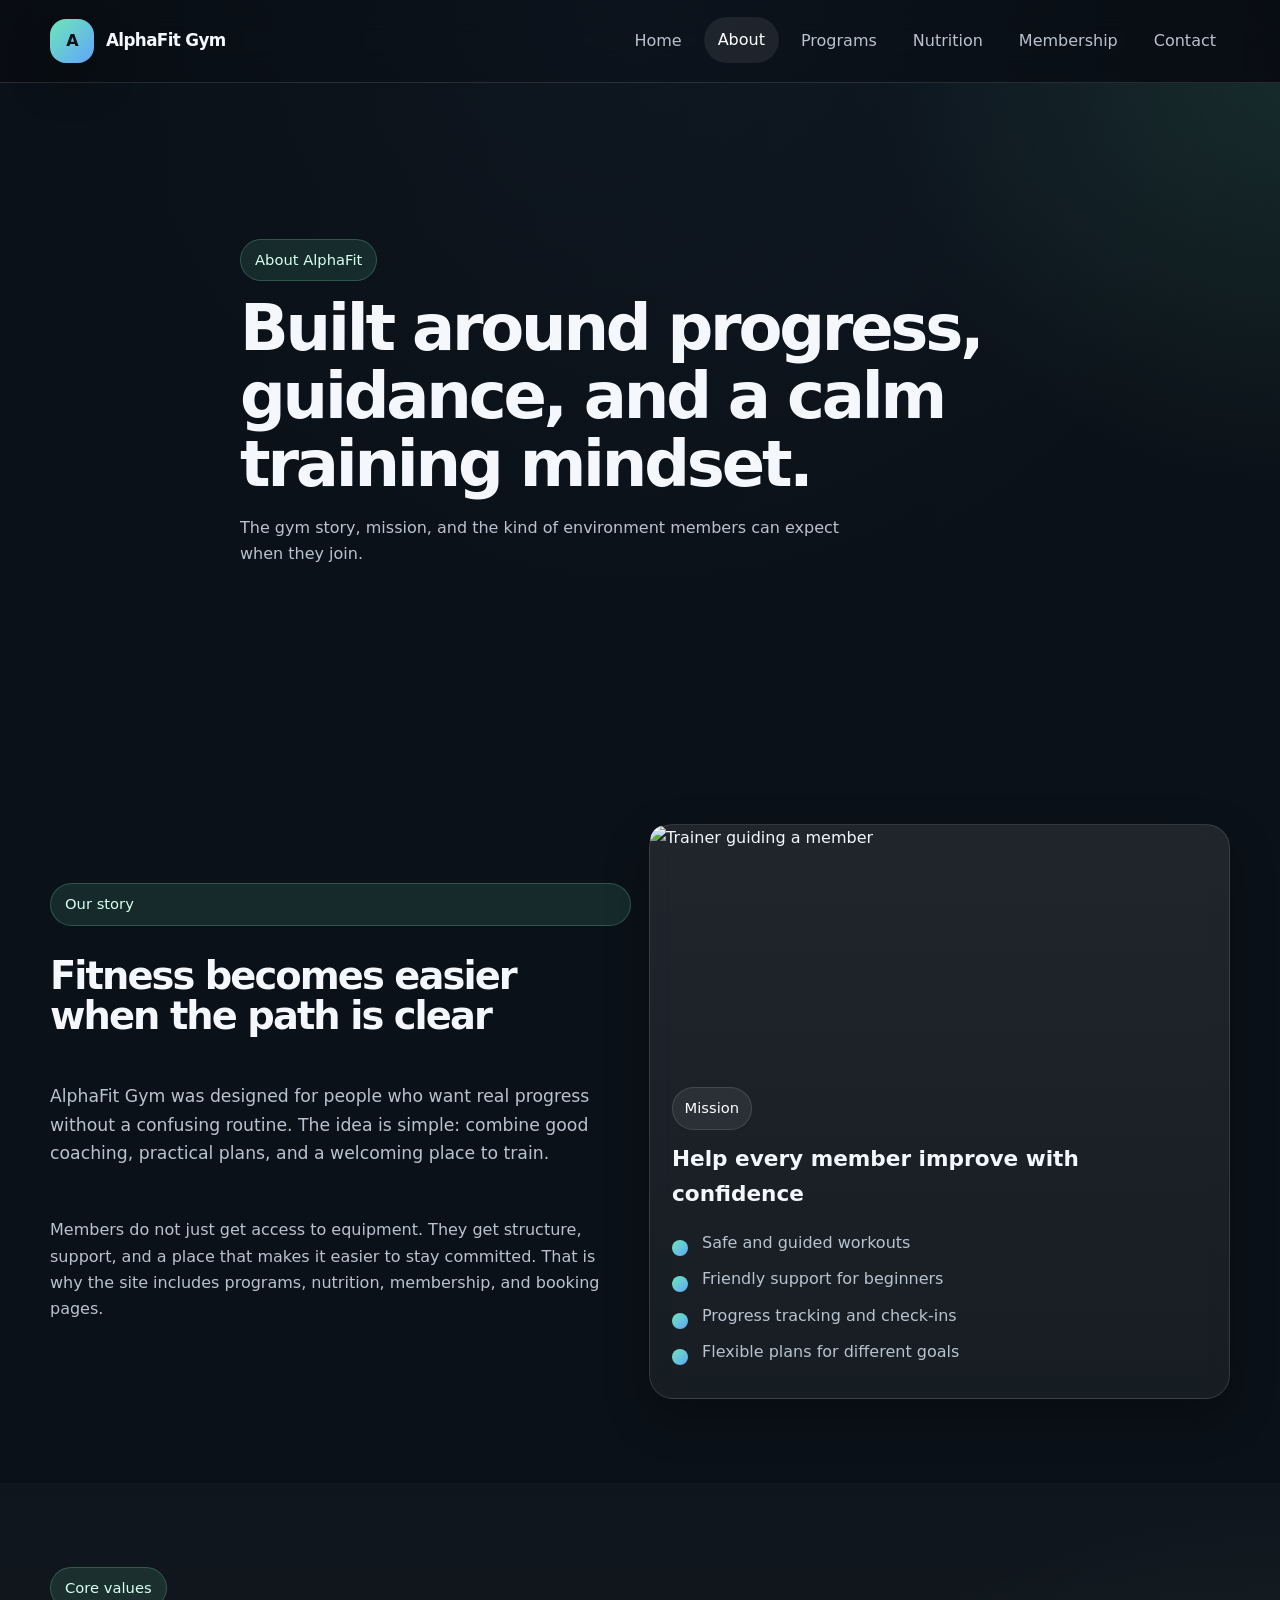
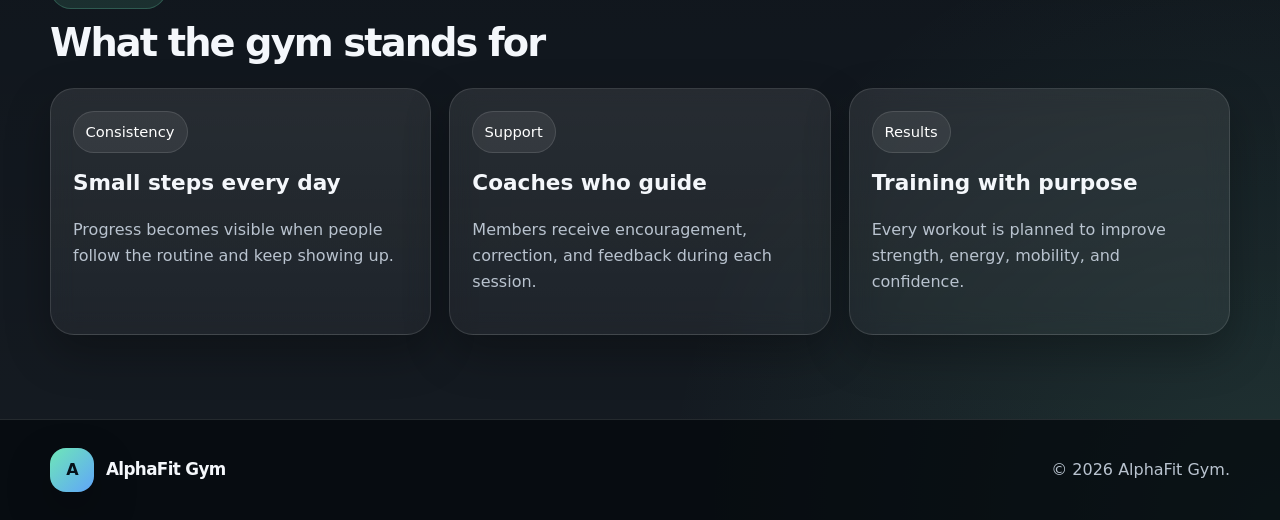
==== alphaFit_gym_website_v2/about.html @ 7ceb3eb9 "addedproject" ====
<!DOCTYPE html>
<html lang="en">
<head>
<meta charset="UTF-8" />
<meta name="viewport" content="width=device-width, initial-scale=1.0" />
<link rel="preconnect" href="https://images.unsplash.com" />
<link rel="preconnect" href="https://unsplash.com" crossorigin />
<link rel="preload" as="image" href="https://unsplash.com/photos/cwhGcdX1ZDI/download?force=true" />
<link rel="stylesheet" href="style.css" />
  <title>AlphaFit Gym | About</title>
</head>
<body>
<header class="site-header">
  <div class="container nav-wrap">
    <a class="brand" href="index.html" aria-label="AlphaFit Gym home">
      <span class="brand-mark">A</span>
      <span class="brand-text">AlphaFit Gym</span>
    </a>

    <button class="nav-toggle" data-nav-toggle aria-expanded="false" aria-label="Toggle navigation">☰</button>

    <nav class="nav-links" data-nav-links>
      <a href="index.html">Home</a>
      <a href="about.html">About</a>
      <a href="programs.html">Programs</a>
      <a href="nutrition.html">Nutrition</a>
      <a href="membership.html">Membership</a>
      <a href="contact.html">Contact</a>
    </nav>
  </div>
</header>
<main>
  <section class="page-hero" style="--hero-image: url('https://unsplash.com/photos/cwhGcdX1ZDI/download?force=true');">
    <div class="container page-hero-inner reveal">
      <span class="badge">About AlphaFit</span>
      <h1>Built around progress, guidance, and a calm training mindset.</h1>
      <p>
        The gym story, mission, and the kind of environment members can expect when they join.
      </p>
    </div>
  </section>

  <section class="section">
    <div class="container split-layout">
      <div class="content-block reveal">
        <span class="badge">Our story</span>
        <h2>Fitness becomes easier when the path is clear</h2>
        <p class="lead">
          AlphaFit Gym was designed for people who want real progress without a confusing routine.
          The idea is simple: combine good coaching, practical plans, and a welcoming place to train.
        </p>
        <p>
          Members do not just get access to equipment. They get structure, support, and a place that makes it easier
          to stay committed. That is why the site includes programs, nutrition, membership, and booking pages.
        </p>
      </div>
      <div class="card reveal">
        <div class="card-media"><img src="https://unsplash.com/photos/cwhGcdX1ZDI/download?force=true" alt="Trainer guiding a member" loading="lazy" decoding="async" /></div>
        <div class="card-body">
          <span class="tag">Mission</span>
          <h3>Help every member improve with confidence</h3>
          <ul class="check-list compact">
            <li>Safe and guided workouts</li>
            <li>Friendly support for beginners</li>
            <li>Progress tracking and check-ins</li>
            <li>Flexible plans for different goals</li>
          </ul>
        </div>
      </div>
    </div>
  </section>

  <section class="section alt-section">
    <div class="container">
      <div class="section-heading reveal">
        <span class="badge">Core values</span>
        <h2>What the gym stands for</h2>
      </div>
      <div class="grid-3">
        <article class="card reveal"><div class="card-body"><span class="tag">Consistency</span><h3>Small steps every day</h3><p>Progress becomes visible when people follow the routine and keep showing up.</p></div></article>
        <article class="card reveal"><div class="card-body"><span class="tag">Support</span><h3>Coaches who guide</h3><p>Members receive encouragement, correction, and feedback during each session.</p></div></article>
        <article class="card reveal"><div class="card-body"><span class="tag">Results</span><h3>Training with purpose</h3><p>Every workout is planned to improve strength, energy, mobility, and confidence.</p></div></article>
      </div>
    </div>
  </section>
</main>
<footer class="footer">
  <div class="container footer-inner">
    <a class="brand footer-brand" href="index.html" aria-label="Back to home">
      <span class="brand-mark">A</span>
      <span class="brand-text">AlphaFit Gym</span>
    </a>
    <p>© 2026 AlphaFit Gym.</p>
  </div>
</footer>

<button class="scroll-top" data-scroll-top aria-label="Scroll to top">↑</button>
<script src="script.js"></script>
</body>
</html>
---- alphaFit_gym_website_v2/style.css ----
:root {
  --bg: #0b1118;
  --panel: rgba(255, 255, 255, 0.06);
  --panel-strong: rgba(255, 255, 255, 0.09);
  --text: #f4f7fb;
  --muted: #b9c3cf;
  --line: rgba(255, 255, 255, 0.12);
  --accent: #6ee7b7;
  --accent-2: #60a5fa;
  --shadow: 0 18px 45px rgba(0, 0, 0, 0.28);
  --radius: 24px;
  --content-width: 1180px;
}

* {
  box-sizing: border-box;
}

html {
  scroll-behavior: smooth;
  scroll-padding-top: 90px;
}

body {
  margin: 0;
  font-family: Inter, system-ui, -apple-system, BlinkMacSystemFont, "Segoe UI", sans-serif;
  background:
    radial-gradient(circle at top, rgba(96, 165, 250, 0.14), transparent 28%),
    radial-gradient(circle at bottom right, rgba(110, 231, 183, 0.12), transparent 25%),
    var(--bg);
  color: var(--text);
  line-height: 1.65;
  text-rendering: optimizeLegibility;
}

img {
  display: block;
  width: 100%;
  height: 100%;
  object-fit: cover;
}

a {
  color: inherit;
  text-decoration: none;
}

button,
input,
select,
textarea {
  font: inherit;
}

.container {
  width: min(100% - 32px, var(--content-width));
  margin-inline: auto;
}

.site-header {
  position: sticky;
  top: 0;
  z-index: 50;
  backdrop-filter: blur(16px);
  background: rgba(9, 13, 19, 0.72);
  border-bottom: 1px solid var(--line);
}

.nav-wrap {
  position: relative;
  min-height: 82px;
  display: flex;
  align-items: center;
  justify-content: space-between;
  gap: 16px;
}

.brand {
  display: inline-flex;
  align-items: center;
  gap: 12px;
  font-weight: 800;
  letter-spacing: -0.04em;
}

.brand-mark {
  width: 44px;
  height: 44px;
  border-radius: 16px;
  display: grid;
  place-items: center;
  background: linear-gradient(135deg, var(--accent), var(--accent-2));
  color: #06121a;
  box-shadow: var(--shadow);
}

.brand-text {
  font-size: 1.05rem;
}

.nav-toggle {
  display: none;
  width: 46px;
  height: 46px;
  border-radius: 16px;
  border: 1px solid var(--line);
  background: rgba(255, 255, 255, 0.04);
  color: var(--text);
  cursor: pointer;
}

.nav-links {
  display: flex;
  align-items: center;
  gap: 8px;
}

.nav-links a {
  color: var(--muted);
  padding: 10px 14px;
  border-radius: 999px;
  transition: transform 0.25s ease, background 0.25s ease, color 0.25s ease;
}

.nav-links a:hover,
.nav-links a.active {
  color: #ffffff;
  background: rgba(255, 255, 255, 0.08);
  transform: translateY(-1px);
}

.hero,
.page-hero {
  position: relative;
  isolation: isolate;
  overflow: hidden;
}

.hero {
  min-height: calc(100vh - 82px);
  display: grid;
  align-items: center;
}

.hero::before,
.page-hero::before {
  content: "";
  position: absolute;
  inset: 0;
  background: linear-gradient(90deg, rgba(11, 17, 24, 0.96), rgba(11, 17, 24, 0.72) 50%, rgba(11, 17, 24, 0.38)), var(--hero-image);
  background-size: cover;
  background-position: center;
  z-index: -2;
  transform: scale(1.04);
}

.hero::after,
.page-hero::after {
  content: "";
  position: absolute;
  inset: 0;
  background: radial-gradient(circle at top right, rgba(110, 231, 183, 0.12), transparent 28%);
  z-index: -1;
}

.hero-grid,
.page-hero-inner {
  padding-block: 72px;
}

.hero-grid {
  display: grid;
  grid-template-columns: 1.15fr 0.85fr;
  gap: 28px;
  align-items: center;
}

.hero-copy h1,
.page-hero-inner h1,
.section-heading h2,
.content-block h2,
.form-shell h2,
.faq h2 {
  margin: 14px 0 12px;
  letter-spacing: -0.05em;
  line-height: 1.06;
}

.hero-copy h1,
.page-hero-inner h1 {
  font-size: clamp(2.6rem, 6vw, 5.4rem);
}

.section-heading h2,
.content-block h2,
.form-shell h2,
.faq h2 {
  font-size: clamp(2rem, 3vw, 3rem);
}

.hero-copy p,
.page-hero-inner p,
.section-heading p,
.content-block p,
.helper,
.note,
.card-body p,
.faq-answer p {
  color: var(--muted);
}

.hero-copy p,
.page-hero-inner p,
.section-heading p,
.content-block p {
  max-width: 62ch;
}

.hero-actions {
  display: flex;
  flex-wrap: wrap;
  gap: 14px;
  margin-top: 26px;
}

.btn {
  display: inline-flex;
  align-items: center;
  justify-content: center;
  min-height: 48px;
  padding: 0 20px;
  border-radius: 999px;
  border: 1px solid transparent;
  transition: transform 0.25s ease, box-shadow 0.25s ease, background 0.25s ease;
}

.btn:hover {
  transform: translateY(-2px);
}

.btn-primary {
  background: linear-gradient(135deg, var(--accent), var(--accent-2));
  color: #08131b;
  box-shadow: var(--shadow);
  font-weight: 700;
}

.btn-secondary {
  border-color: var(--line);
  background: rgba(255, 255, 255, 0.04);
}

.hero-panel,
.card,
.form-shell,
.faq-item {
  background: linear-gradient(180deg, rgba(255, 255, 255, 0.09), rgba(255, 255, 255, 0.05));
  border: 1px solid var(--line);
  border-radius: var(--radius);
  box-shadow: var(--shadow);
  backdrop-filter: blur(12px);
}

.hero-panel,
.card,
.form-shell {
  transition: transform 0.35s ease, border-color 0.35s ease, background 0.35s ease;
}

.hero-panel:hover,
.card:hover,
.form-shell:hover {
  transform: translateY(-6px);
  border-color: rgba(110, 231, 183, 0.25);
}

.hero-panel {
  padding: 22px;
}

.panel-head,
.footer-inner {
  display: flex;
  align-items: center;
  justify-content: space-between;
  gap: 16px;
}

.panel-head h2 {
  margin: 6px 0 0;
  font-size: 1.7rem;
}

.pill,
.badge,
.tag {
  display: inline-flex;
  align-items: center;
  gap: 8px;
  border-radius: 999px;
}

.pill,
.tag {
  padding: 8px 12px;
  background: rgba(255, 255, 255, 0.07);
  border: 1px solid var(--line);
  color: #fff;
  font-size: 0.92rem;
}

.badge {
  padding: 8px 14px;
  background: rgba(110, 231, 183, 0.12);
  color: #d8fff0;
  border: 1px solid rgba(110, 231, 183, 0.24);
  font-size: 0.92rem;
}

.mini-stats,
.stats-grid,
.grid-3,
.split-layout,
.contact-layout,
.field-grid,
.info-grid,
.contact-pills,
.detail-list {
  display: grid;
  gap: 18px;
}

.mini-stats {
  grid-template-columns: repeat(2, minmax(0, 1fr));
  margin-top: 20px;
}

.mini-stats div,
.stat-card,
.contact-pill,
.info-grid div {
  padding: 18px;
  border-radius: 18px;
  background: rgba(255, 255, 255, 0.05);
  border: 1px solid var(--line);
}

.mini-stats strong,
.stat-card strong {
  display: block;
  font-size: 1.8rem;
  line-height: 1;
}

.mini-stats span,
.stat-card span,
.contact-pill span,
.info-grid span {
  color: var(--muted);
}

.stats-strip,
.section,
.page-hero {
  padding-block: 84px;
}

.stats-grid {
  grid-template-columns: repeat(4, minmax(0, 1fr));
}

.grid-3 {
  grid-template-columns: repeat(3, minmax(0, 1fr));
}

.split-layout,
.contact-layout {
  grid-template-columns: repeat(2, minmax(0, 1fr));
  align-items: center;
}

.content-block {
  display: grid;
  gap: 16px;
}

.lead {
  font-size: 1.08rem;
}

.card-media {
  height: 240px;
  overflow: hidden;
  border-radius: calc(var(--radius) - 8px);
}

.card-media img {
  transition: transform 0.7s ease;
}

.card:hover .card-media img {
  transform: scale(1.05);
}

.card-body {
  padding: 22px;
}

.card-body h3 {
  margin: 12px 0 10px;
  font-size: 1.35rem;
}

.section-heading {
  margin-bottom: 24px;
}

.left-align {
  text-align: left;
}

.alt-section {
  background: linear-gradient(180deg, rgba(255, 255, 255, 0.02), rgba(255, 255, 255, 0.04));
}

.check-list,
.detail-list,
.info-list {
  margin: 18px 0 0;
  padding: 0;
  list-style: none;
}

.check-list li {
  position: relative;
  padding-left: 30px;
  margin-bottom: 12px;
  color: var(--muted);
}

.check-list li::before {
  content: "";
  position: absolute;
  left: 0;
  top: 10px;
  width: 16px;
  height: 16px;
  border-radius: 50%;
  background: linear-gradient(135deg, var(--accent), var(--accent-2));
}

.check-list.compact li,
.info-list li {
  margin-bottom: 10px;
}

.info-list li {
  color: var(--muted);
}

.info-grid {
  grid-template-columns: repeat(2, minmax(0, 1fr));
}

.info-grid strong {
  display: block;
  margin-bottom: 6px;
}

.table-wrap {
  overflow-x: auto;
}

.data-table {
  width: 100%;
  border-collapse: collapse;
  min-width: 420px;
}

.data-table th,
.data-table td {
  padding: 14px 12px;
  border-bottom: 1px solid var(--line);
  text-align: left;
}

.data-table th {
  color: #fff;
}

.faq-question {
  display: flex;
  align-items: flex-start;
  justify-content: space-between;
  gap: 16px;
}

.detail-item {
  display: grid;
  grid-template-columns: 12px minmax(0, 1fr);
  align-items: start;
  gap: 16px;
  padding: 16px 0;
  border-bottom: 1px solid var(--line);
}


.detail-item:last-child {
  border-bottom: 0;
}

.detail-item > div {
  min-width: 0;
}

.detail-item strong {
  display: block;
}

.detail-item p {
  margin: 6px 0 0;
}

.dot {
  width: 12px;
  height: 12px;
  margin-top: 8px;
  border-radius: 50%;
  background: linear-gradient(135deg, var(--accent), var(--accent-2));
  flex: none;
}

.price {
  margin: 10px 0 14px;
  font-size: 2rem;
  font-weight: 800;
  letter-spacing: -0.04em;
}

.pricing-grid .featured {
  transform: translateY(-6px);
  border-color: rgba(110, 231, 183, 0.22);
}

.faq {
  display: grid;
  gap: 14px;
}

.faq-item {
  overflow: hidden;
}

.faq-question {
  width: 100%;
  border: 0;
  padding: 20px 22px;
  background: transparent;
  color: #fff;
  text-align: left;
  cursor: pointer;
}

.faq-question span {
  transition: transform 0.25s ease;
}

.faq-item.open .faq-question span {
  transform: rotate(45deg);
}

.faq-answer {
  max-height: 0;
  overflow: hidden;
  transition: max-height 0.4s ease;
}

.faq-item.open .faq-answer {
  max-height: 180px;
}

.faq-answer p {
  margin: 0;
  padding: 0 22px 20px;
}

.page-hero-inner {
  max-width: 800px;
}

.page-hero-inner h1 {
  font-size: clamp(2.4rem, 5vw, 4.5rem);
}

.contact-layout {
  align-items: start;
}

.contact-info {
  display: grid;
  gap: 18px;
}

.contact-pills {
  grid-template-columns: 1fr;
  margin: 18px 0;
}

.contact-pill strong {
  display: block;
  margin-bottom: 6px;
}

.note {
  margin: 0;
  padding: 14px 16px;
  border-left: 3px solid var(--accent);
  background: rgba(255, 255, 255, 0.04);
  border-radius: 16px;
}

.form-shell {
  padding: 24px;
}

.field-grid {
  grid-template-columns: repeat(2, minmax(0, 1fr));
  margin-bottom: 14px;
}

.form-field {
  display: grid;
  gap: 8px;
}

.form-field span {
  color: var(--muted);
  font-size: 0.92rem;
  font-weight: 600;
}

.full-width {
  margin-top: 14px;
}

input,
select,
textarea {
  width: 100%;
  padding: 15px 16px;
  border-radius: 16px;
  border: 1px solid var(--line);
  background: rgba(255, 255, 255, 0.05);
  color: #fff;
  outline: none;
  transition: border-color 0.25s ease, background 0.25s ease;
}

input::placeholder,
textarea::placeholder {
  color: #92a1b2;
}

input:focus,
select:focus,
textarea:focus {
  border-color: rgba(110, 231, 183, 0.4);
  background: rgba(255, 255, 255, 0.08);
}

textarea {
  min-height: 148px;
  resize: vertical;
  margin-bottom: 16px;
}

.status {
  margin-top: 12px;
  min-height: 24px;
  color: #d8fff0;
}

.footer {
  border-top: 1px solid var(--line);
  padding: 28px 0;
  background: rgba(6, 10, 15, 0.72);
}

.footer-inner {
  flex-wrap: wrap;
}

.footer p {
  margin: 0;
  color: var(--muted);
}

.scroll-top {
  position: fixed;
  right: 20px;
  bottom: 20px;
  width: 48px;
  height: 48px;
  border: 1px solid var(--line);
  border-radius: 50%;
  background: rgba(255, 255, 255, 0.08);
  color: #fff;
  cursor: pointer;
  opacity: 0;
  pointer-events: none;
  transform: translateY(12px);
  transition: opacity 0.25s ease, transform 0.25s ease, background 0.25s ease;
}

.scroll-top.show {
  opacity: 1;
  pointer-events: auto;
  transform: translateY(0);
}

.scroll-top:hover {
  background: rgba(255, 255, 255, 0.14);
}

.reveal {
  opacity: 1;
  transform: none;
}

.reveal.visible {
  opacity: 1;
  transform: none;
}

@media (max-width: 980px) {
  .hero-grid,
  .split-layout,
  .contact-layout,
  .stats-grid,
  .grid-3 {
    grid-template-columns: 1fr 1fr;
  }

  .hero-grid,
  .split-layout,
  .contact-layout {
    grid-template-columns: 1fr;
  }
}

@media (max-width: 760px) {
  .nav-toggle {
    display: inline-flex;
    align-items: center;
    justify-content: center;
  }

  .nav-links {
    position: absolute;
    top: 82px;
    left: 16px;
    right: 16px;
    display: grid;
    gap: 8px;
    padding: 14px;
    border-radius: 22px;
    border: 1px solid var(--line);
    background: rgba(9, 13, 19, 0.96);
    transform-origin: top;
    transform: scaleY(0.96);
    opacity: 0;
    pointer-events: none;
    transition: opacity 0.25s ease, transform 0.25s ease;
  }

  .nav-links.open {
    opacity: 1;
    pointer-events: auto;
    transform: scaleY(1);
  }

  .nav-links a {
    width: 100%;
  }

  .hero-grid,
  .stats-grid,
  .grid-3,
  .field-grid,
  .info-grid {
    grid-template-columns: 1fr;
  }

  .hero-copy h1,
  .page-hero-inner h1 {
    font-size: 2.5rem;
  }

  .section,
  .page-hero,
  .stats-strip {
    padding-block: 68px;
  }
}
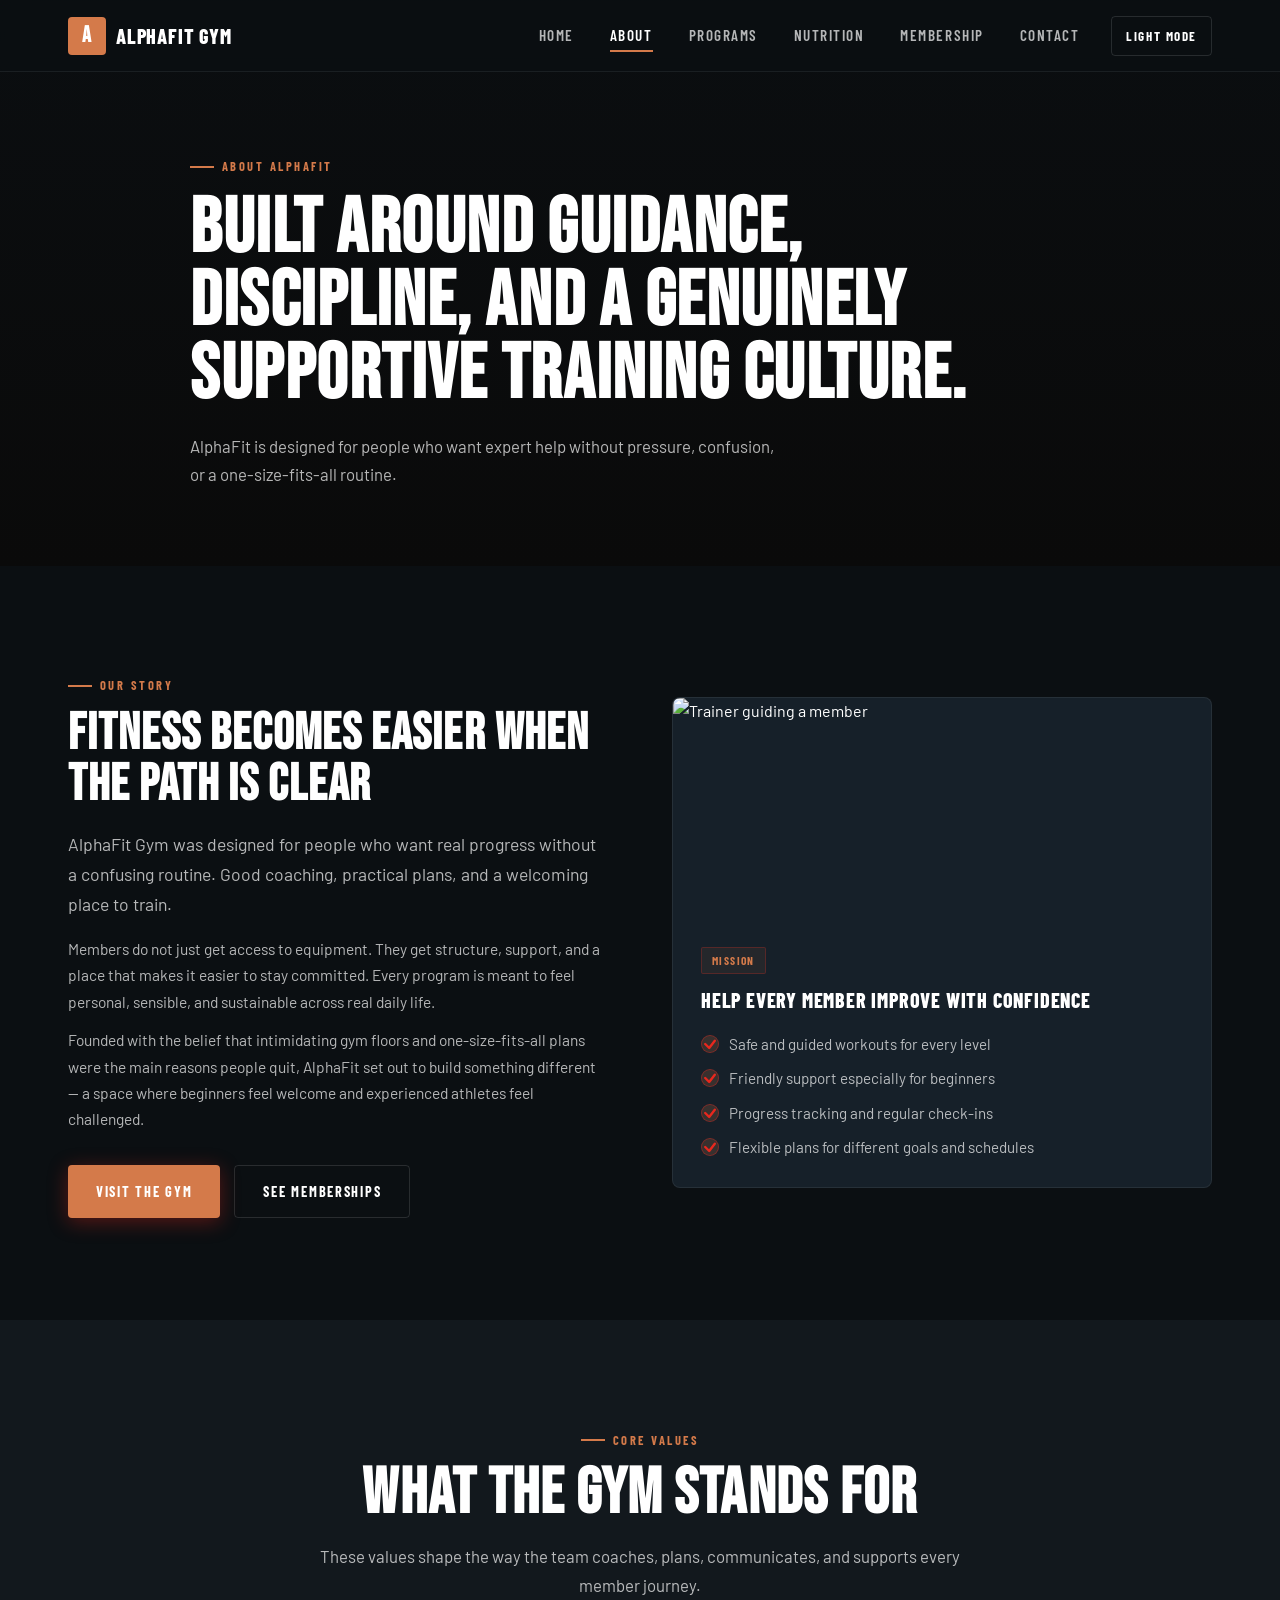
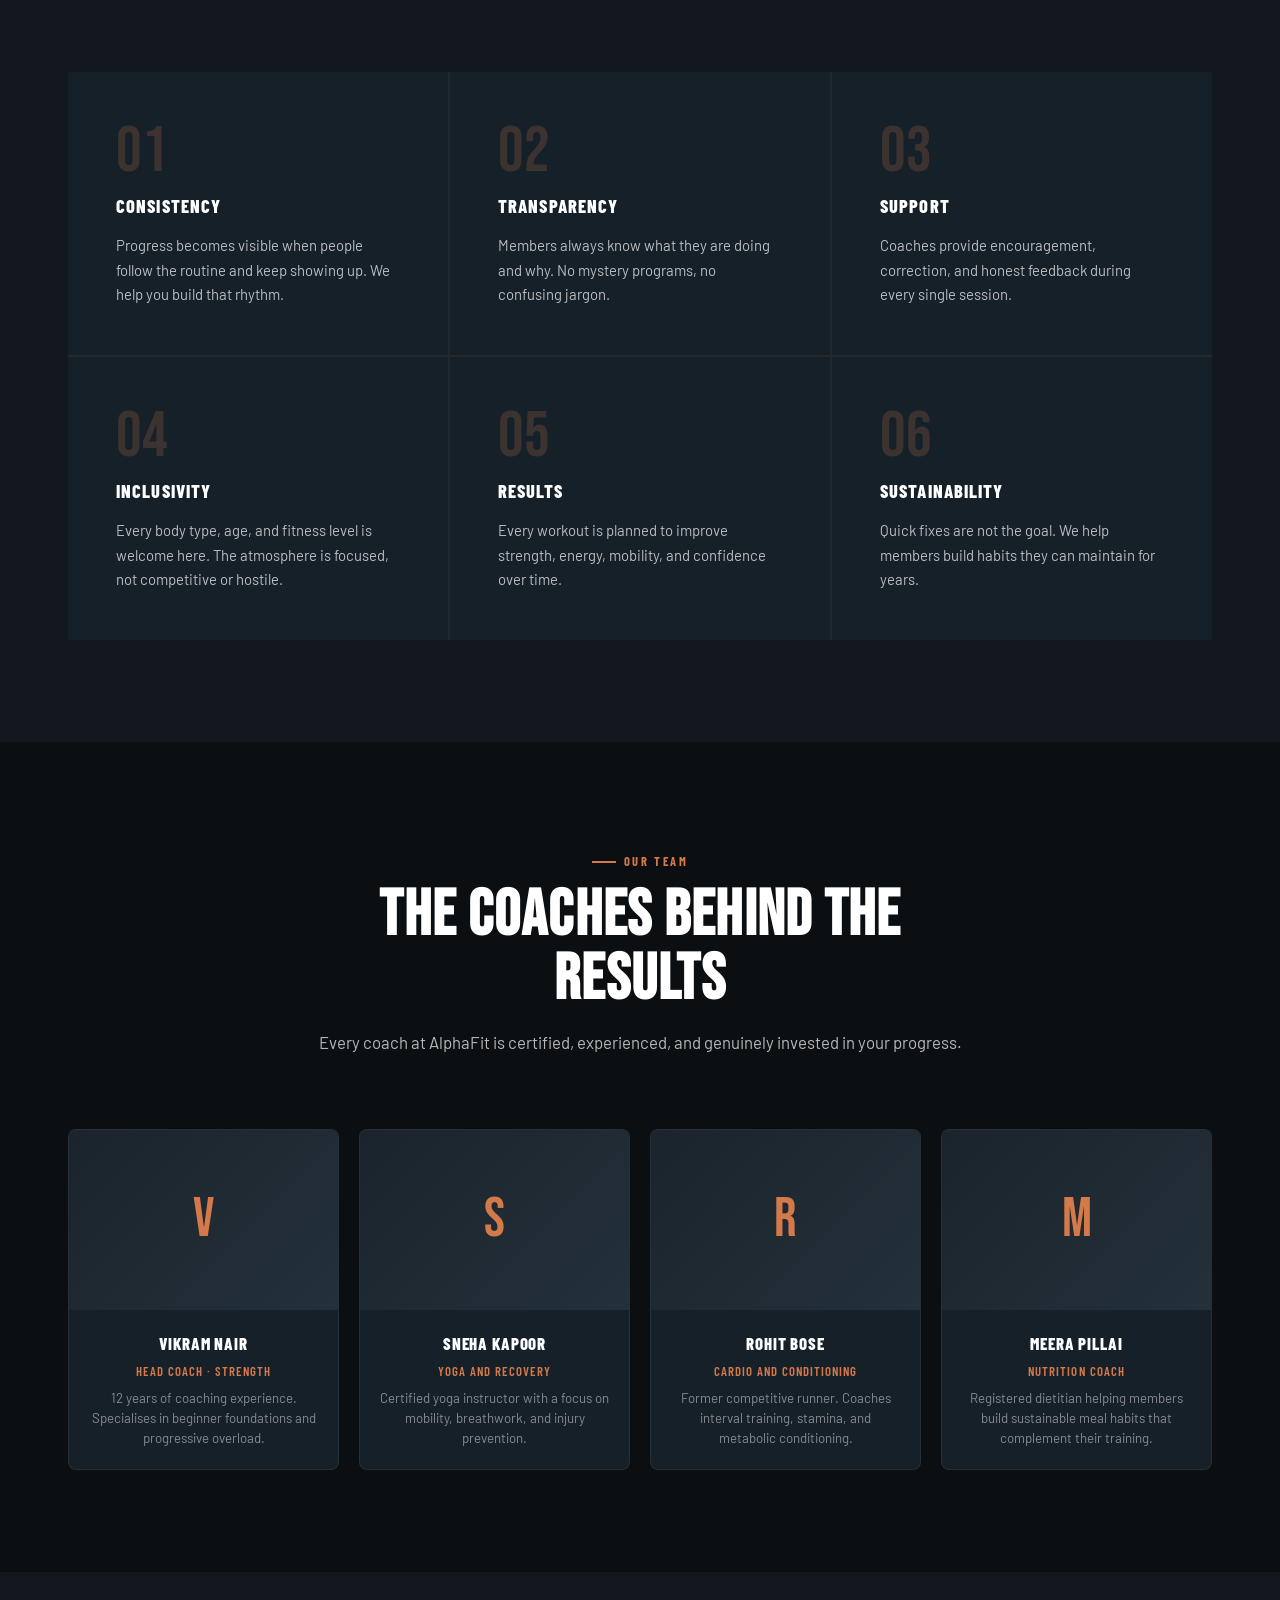
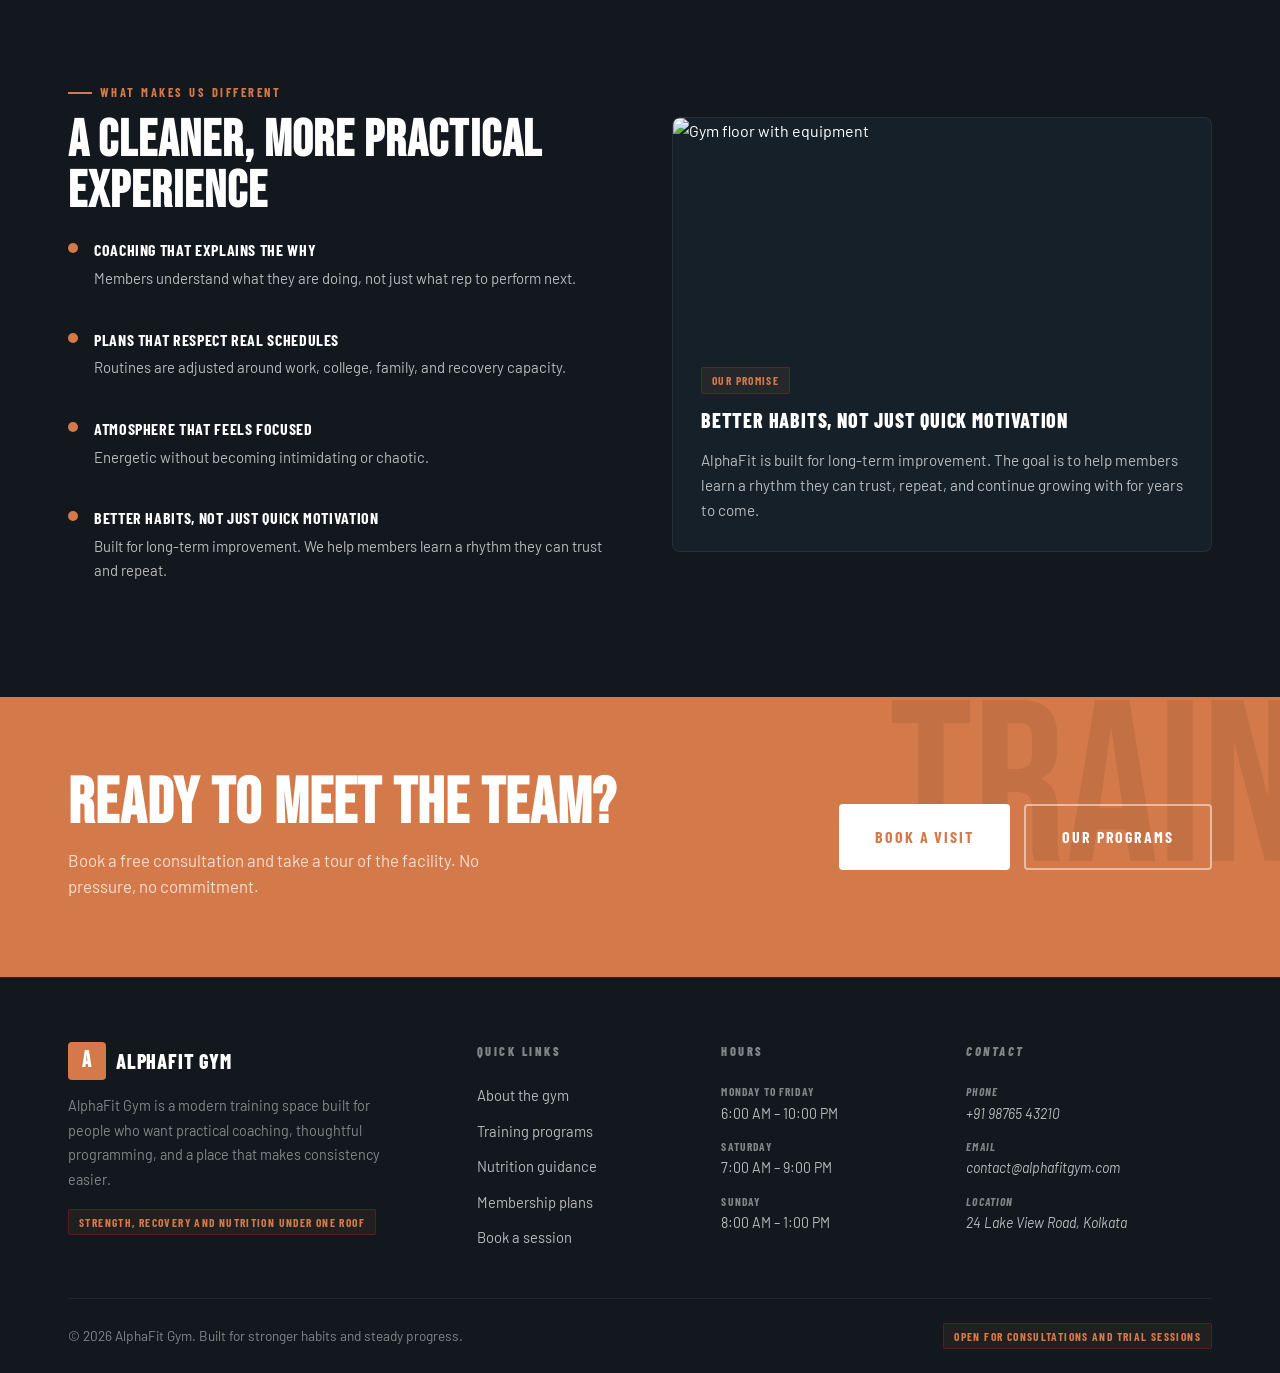
==== commit a0266381: "changes in UI" ====
--- a/alphaFit_gym_website_v2/about.html
+++ b/alphaFit_gym_website_v2/about.html
@@ -3,22 +3,22 @@
 <head>
 <meta charset="UTF-8" />
 <meta name="viewport" content="width=device-width, initial-scale=1.0" />
-<link rel="preconnect" href="https://images.unsplash.com" />
-<link rel="preconnect" href="https://unsplash.com" crossorigin />
-<link rel="preload" as="image" href="https://unsplash.com/photos/cwhGcdX1ZDI/download?force=true" />
+<meta name="description" content="About AlphaFit Gym — Our story, mission, core values, and the team that makes consistent training possible for every member." />
+<link rel="preconnect" href="https://fonts.googleapis.com" />
+<link rel="preconnect" href="https://fonts.gstatic.com" crossorigin />
 <link rel="stylesheet" href="style.css" />
-  <title>AlphaFit Gym | About</title>
+<title>AlphaFit Gym | About Us</title>
 </head>
 <body>
+
 <header class="site-header">
   <div class="container nav-wrap">
     <a class="brand" href="index.html" aria-label="AlphaFit Gym home">
       <span class="brand-mark">A</span>
       <span class="brand-text">AlphaFit Gym</span>
     </a>
-
-    <button class="nav-toggle" data-nav-toggle aria-expanded="false" aria-label="Toggle navigation">☰</button>
-
+    <button class="nav-toggle" data-nav-toggle aria-expanded="false" aria-label="Toggle navigation">&#9776;</button>
+    <button class="theme-toggle" type="button" data-theme-toggle aria-pressed="false">Light mode</button>
     <nav class="nav-links" data-nav-links>
       <a href="index.html">Home</a>
       <a href="about.html">About</a>
@@ -29,72 +29,258 @@
     </nav>
   </div>
 </header>
+
 <main>
-  <section class="page-hero" style="--hero-image: url('https://unsplash.com/photos/cwhGcdX1ZDI/download?force=true');">
+
+  <!-- PAGE HERO -->
+  <section class="page-hero" style="--hero-image: url('https://images.unsplash.com/photo-1571019613454-1cb2f99b2d8b?w=1600&q=80');">
     <div class="container page-hero-inner reveal">
       <span class="badge">About AlphaFit</span>
-      <h1>Built around progress, guidance, and a calm training mindset.</h1>
-      <p>
-        The gym story, mission, and the kind of environment members can expect when they join.
-      </p>
-    </div>
-  </section>
-
+      <h1>Built Around Guidance, Discipline, and a Genuinely Supportive Training Culture.</h1>
+      <p>AlphaFit is designed for people who want expert help without pressure, confusion, or a one-size-fits-all routine.</p>
+    </div>
+  </section>
+
+  <!-- OUR STORY -->
   <section class="section">
     <div class="container split-layout">
       <div class="content-block reveal">
-        <span class="badge">Our story</span>
-        <h2>Fitness becomes easier when the path is clear</h2>
-        <p class="lead">
-          AlphaFit Gym was designed for people who want real progress without a confusing routine.
-          The idea is simple: combine good coaching, practical plans, and a welcoming place to train.
-        </p>
-        <p>
-          Members do not just get access to equipment. They get structure, support, and a place that makes it easier
-          to stay committed. That is why the site includes programs, nutrition, membership, and booking pages.
-        </p>
+        <span class="badge">Our Story</span>
+        <h2>Fitness Becomes Easier When the Path Is Clear</h2>
+        <p class="lead">AlphaFit Gym was designed for people who want real progress without a confusing routine. Good coaching, practical plans, and a welcoming place to train.</p>
+        <p>Members do not just get access to equipment. They get structure, support, and a place that makes it easier to stay committed. Every program is meant to feel personal, sensible, and sustainable across real daily life.</p>
+        <p>Founded with the belief that intimidating gym floors and one-size-fits-all plans were the main reasons people quit, AlphaFit set out to build something different — a space where beginners feel welcome and experienced athletes feel challenged.</p>
+        <div style="margin-top:32px; display:flex; gap:14px; flex-wrap:wrap;">
+          <a class="btn btn-primary" href="contact.html">Visit the Gym</a>
+          <a class="btn btn-secondary" href="membership.html">See Memberships</a>
+        </div>
       </div>
       <div class="card reveal">
-        <div class="card-media"><img src="https://unsplash.com/photos/cwhGcdX1ZDI/download?force=true" alt="Trainer guiding a member" loading="lazy" decoding="async" /></div>
+        <div class="card-media">
+          <img src="https://images.unsplash.com/photo-1534438327276-14e5300c3a48?w=600&q=80" alt="Trainer guiding a member" loading="lazy" decoding="async" />
+        </div>
         <div class="card-body">
           <span class="tag">Mission</span>
-          <h3>Help every member improve with confidence</h3>
-          <ul class="check-list compact">
-            <li>Safe and guided workouts</li>
-            <li>Friendly support for beginners</li>
-            <li>Progress tracking and check-ins</li>
-            <li>Flexible plans for different goals</li>
+          <h3>Help Every Member Improve with Confidence</h3>
+          <ul class="check-list">
+            <li>Safe and guided workouts for every level</li>
+            <li>Friendly support especially for beginners</li>
+            <li>Progress tracking and regular check-ins</li>
+            <li>Flexible plans for different goals and schedules</li>
           </ul>
         </div>
       </div>
     </div>
   </section>
 
+  <!-- CORE VALUES -->
   <section class="section alt-section">
     <div class="container">
       <div class="section-heading reveal">
-        <span class="badge">Core values</span>
-        <h2>What the gym stands for</h2>
-      </div>
-      <div class="grid-3">
-        <article class="card reveal"><div class="card-body"><span class="tag">Consistency</span><h3>Small steps every day</h3><p>Progress becomes visible when people follow the routine and keep showing up.</p></div></article>
-        <article class="card reveal"><div class="card-body"><span class="tag">Support</span><h3>Coaches who guide</h3><p>Members receive encouragement, correction, and feedback during each session.</p></div></article>
-        <article class="card reveal"><div class="card-body"><span class="tag">Results</span><h3>Training with purpose</h3><p>Every workout is planned to improve strength, energy, mobility, and confidence.</p></div></article>
-      </div>
-    </div>
-  </section>
+        <span class="badge">Core Values</span>
+        <h2>What the Gym Stands For</h2>
+        <p>These values shape the way the team coaches, plans, communicates, and supports every member journey.</p>
+      </div>
+      <div class="values-grid">
+        <div class="value-block reveal">
+          <div class="value-num">01</div>
+          <h3>Consistency</h3>
+          <p>Progress becomes visible when people follow the routine and keep showing up. We help you build that rhythm.</p>
+        </div>
+        <div class="value-block reveal">
+          <div class="value-num">02</div>
+          <h3>Transparency</h3>
+          <p>Members always know what they are doing and why. No mystery programs, no confusing jargon.</p>
+        </div>
+        <div class="value-block reveal">
+          <div class="value-num">03</div>
+          <h3>Support</h3>
+          <p>Coaches provide encouragement, correction, and honest feedback during every single session.</p>
+        </div>
+        <div class="value-block reveal">
+          <div class="value-num">04</div>
+          <h3>Inclusivity</h3>
+          <p>Every body type, age, and fitness level is welcome here. The atmosphere is focused, not competitive or hostile.</p>
+        </div>
+        <div class="value-block reveal">
+          <div class="value-num">05</div>
+          <h3>Results</h3>
+          <p>Every workout is planned to improve strength, energy, mobility, and confidence over time.</p>
+        </div>
+        <div class="value-block reveal">
+          <div class="value-num">06</div>
+          <h3>Sustainability</h3>
+          <p>Quick fixes are not the goal. We help members build habits they can maintain for years.</p>
+        </div>
+      </div>
+    </div>
+  </section>
+
+  <!-- MEET THE TEAM -->
+  <section class="section">
+    <div class="container">
+      <div class="section-heading reveal">
+        <span class="badge">Our Team</span>
+        <h2>The Coaches Behind the Results</h2>
+        <p>Every coach at AlphaFit is certified, experienced, and genuinely invested in your progress.</p>
+      </div>
+      <div class="team-grid">
+        <div class="team-card reveal">
+          <div class="team-photo">
+            <div class="team-photo-placeholder">V</div>
+          </div>
+          <div class="team-info">
+            <h3>Vikram Nair</h3>
+            <div class="role">Head Coach · Strength</div>
+            <p>12 years of coaching experience. Specialises in beginner foundations and progressive overload.</p>
+          </div>
+        </div>
+        <div class="team-card reveal">
+          <div class="team-photo">
+            <div class="team-photo-placeholder">S</div>
+          </div>
+          <div class="team-info">
+            <h3>Sneha Kapoor</h3>
+            <div class="role">Yoga and Recovery</div>
+            <p>Certified yoga instructor with a focus on mobility, breathwork, and injury prevention.</p>
+          </div>
+        </div>
+        <div class="team-card reveal">
+          <div class="team-photo">
+            <div class="team-photo-placeholder">R</div>
+          </div>
+          <div class="team-info">
+            <h3>Rohit Bose</h3>
+            <div class="role">Cardio and Conditioning</div>
+            <p>Former competitive runner. Coaches interval training, stamina, and metabolic conditioning.</p>
+          </div>
+        </div>
+        <div class="team-card reveal">
+          <div class="team-photo">
+            <div class="team-photo-placeholder">M</div>
+          </div>
+          <div class="team-info">
+            <h3>Meera Pillai</h3>
+            <div class="role">Nutrition Coach</div>
+            <p>Registered dietitian helping members build sustainable meal habits that complement their training.</p>
+          </div>
+        </div>
+      </div>
+    </div>
+  </section>
+
+  <!-- WHAT MAKES US DIFFERENT -->
+  <section class="section alt-section">
+    <div class="container split-layout">
+      <div class="content-block reveal">
+        <span class="badge">What Makes Us Different</span>
+        <h2>A Cleaner, More Practical Experience</h2>
+        <div class="detail-list">
+          <div class="detail-item">
+            <span class="dot"></span>
+            <div>
+              <strong>Coaching That Explains the Why</strong>
+              <p>Members understand what they are doing, not just what rep to perform next.</p>
+            </div>
+          </div>
+          <div class="detail-item">
+            <span class="dot"></span>
+            <div>
+              <strong>Plans That Respect Real Schedules</strong>
+              <p>Routines are adjusted around work, college, family, and recovery capacity.</p>
+            </div>
+          </div>
+          <div class="detail-item">
+            <span class="dot"></span>
+            <div>
+              <strong>Atmosphere That Feels Focused</strong>
+              <p>Energetic without becoming intimidating or chaotic.</p>
+            </div>
+          </div>
+          <div class="detail-item">
+            <span class="dot"></span>
+            <div>
+              <strong>Better Habits, Not Just Quick Motivation</strong>
+              <p>Built for long-term improvement. We help members learn a rhythm they can trust and repeat.</p>
+            </div>
+          </div>
+        </div>
+      </div>
+      <div class="card reveal">
+        <div class="card-media">
+          <img src="https://images.unsplash.com/photo-1518611012118-696072aa579a?w=600&q=80" alt="Gym floor with equipment" loading="lazy" decoding="async" />
+        </div>
+        <div class="card-body">
+          <span class="tag">Our Promise</span>
+          <h3>Better Habits, Not Just Quick Motivation</h3>
+          <p>AlphaFit is built for long-term improvement. The goal is to help members learn a rhythm they can trust, repeat, and continue growing with for years to come.</p>
+        </div>
+      </div>
+    </div>
+  </section>
+
+  <!-- CTA -->
+  <section class="cta-banner">
+    <div class="container cta-inner">
+      <div class="cta-text">
+        <h2>Ready to Meet the Team?</h2>
+        <p>Book a free consultation and take a tour of the facility. No pressure, no commitment.</p>
+      </div>
+      <div class="cta-actions">
+        <a class="btn btn-white btn-lg" href="contact.html">Book a Visit</a>
+        <a class="btn btn-outline-white btn-lg" href="programs.html">Our Programs</a>
+      </div>
+    </div>
+  </section>
+
 </main>
+
 <footer class="footer">
-  <div class="container footer-inner">
-    <a class="brand footer-brand" href="index.html" aria-label="Back to home">
-      <span class="brand-mark">A</span>
-      <span class="brand-text">AlphaFit Gym</span>
-    </a>
-    <p>© 2026 AlphaFit Gym.</p>
+  <div class="container footer-shell">
+    <div class="footer-grid">
+      <article class="footer-copy">
+        <a class="brand footer-brand" href="index.html" aria-label="Back to home">
+          <span class="brand-mark">A</span>
+          <span class="brand-text">AlphaFit Gym</span>
+        </a>
+        <p>AlphaFit Gym is a modern training space built for people who want practical coaching, thoughtful programming, and a place that makes consistency easier.</p>
+        <span class="tag">Strength, Recovery and Nutrition Under One Roof</span>
+      </article>
+      <nav aria-label="Footer quick links">
+        <h3 class="footer-title">Quick Links</h3>
+        <ul class="footer-links">
+          <li><a href="about.html">About the gym</a></li>
+          <li><a href="programs.html">Training programs</a></li>
+          <li><a href="nutrition.html">Nutrition guidance</a></li>
+          <li><a href="membership.html">Membership plans</a></li>
+          <li><a href="contact.html">Book a session</a></li>
+        </ul>
+      </nav>
+      <section>
+        <h3 class="footer-title">Hours</h3>
+        <ul class="footer-contact">
+          <li><strong>Monday to Friday</strong>6:00 AM – 10:00 PM</li>
+          <li><strong>Saturday</strong>7:00 AM – 9:00 PM</li>
+          <li><strong>Sunday</strong>8:00 AM – 1:00 PM</li>
+        </ul>
+      </section>
+      <address class="footer-address">
+        <h3 class="footer-title">Contact</h3>
+        <ul class="footer-contact">
+          <li><strong>Phone</strong><a href="tel:+919876543210">+91 98765 43210</a></li>
+          <li><strong>Email</strong><a href="mailto:contact@alphafitgym.com">contact@alphafitgym.com</a></li>
+          <li><strong>Location</strong>24 Lake View Road, Kolkata</li>
+        </ul>
+      </address>
+    </div>
+    <div class="footer-bottom">
+      <p class="copyright">&copy; 2026 AlphaFit Gym. Built for stronger habits and steady progress.</p>
+      <span class="tag">Open for Consultations and Trial Sessions</span>
+    </div>
   </div>
 </footer>
 
-<button class="scroll-top" data-scroll-top aria-label="Scroll to top">↑</button>
+<button class="scroll-top" data-scroll-top aria-label="Scroll to top">&#8593;</button>
 <script src="script.js"></script>
 </body>
-</html>+</html>
--- a/alphaFit_gym_website_v2/style.css
+++ b/alphaFit_gym_website_v2/style.css
@@ -1,805 +1,1430 @@
+@import url('https://fonts.googleapis.com/css2?family=Bebas+Neue&family=Barlow:ital,wght@0,300;0,400;0,500;0,600;0,700;0,800;0,900;1,300;1,400&family=Barlow+Condensed:wght@400;500;600;700;800&display=swap');
 
 :root {
-  --bg: #0b1118;
-  --panel: rgba(255, 255, 255, 0.06);
-  --panel-strong: rgba(255, 255, 255, 0.09);
-  --text: #f4f7fb;
-  --muted: #b9c3cf;
-  --line: rgba(255, 255, 255, 0.12);
-  --accent: #6ee7b7;
-  --accent-2: #60a5fa;
-  --shadow: 0 18px 45px rgba(0, 0, 0, 0.28);
-  --radius: 24px;
-  --content-width: 1180px;
-}
-
-* {
-  box-sizing: border-box;
-}
-
-html {
-  scroll-behavior: smooth;
-  scroll-padding-top: 90px;
-}
+  --black: #0b0f12;
+  --dark: #12181d;
+  --dark2: #1b242c;
+  --dark3: #24303a;
+  --card-bg: #162029;
+  --border: rgba(255,255,255,0.07);
+  --border2: rgba(255,255,255,0.12);
+  --red: #d47a4a;
+  --red-dim: #ba693c;
+  --red-glow: rgba(212,122,74,0.18);
+  --red-glow2: rgba(212,122,74,0.08);
+  --white: #ffffff;
+  --off-white: #f0ece6;
+  --muted: rgba(255,255,255,0.48);
+  --muted2: rgba(255,255,255,0.7);
+  --header-bg: rgba(11,15,18,0.9);
+  --panel-bg: rgba(16,22,28,0.96);
+  --hero-image-filter: brightness(0.22) saturate(0.7);
+  --hero-overlay: linear-gradient(135deg, rgba(10,10,10,0.96) 0%, rgba(10,10,10,0.5) 55%, rgba(10,10,10,0.85) 100%);
+  --page-hero-image-filter: brightness(0.18) saturate(0.5);
+  --page-hero-overlay: linear-gradient(to top, rgba(10,10,10,1) 0%, rgba(10,10,10,0.5) 60%, rgba(10,10,10,0.2) 100%);
+  --section-pad: clamp(64px, 8vw, 120px);
+  --container: 1240px;
+  --radius: 4px;
+  --radius-lg: 8px;
+  --nav-h: 72px;
+  --font-display: 'Bebas Neue', sans-serif;
+  --font-condensed: 'Barlow Condensed', sans-serif;
+  --font-body: 'Barlow', sans-serif;
+}
+
+body[data-theme="light"] {
+  --black: #f3ecdf;
+  --dark: #f7f1e7;
+  --dark2: #efe7db;
+  --dark3: #e6ddcf;
+  --card-bg: #fbf7f1;
+  --border: rgba(83, 66, 48, 0.1);
+  --border2: rgba(83, 66, 48, 0.18);
+  --white: #22303a;
+  --off-white: #5f6e79;
+  --muted: rgba(34,48,58,0.52);
+  --muted2: rgba(34,48,58,0.76);
+  --header-bg: rgba(243,236,223,0.92);
+  --panel-bg: rgba(248,243,235,0.98);
+  --red-glow: rgba(212,122,74,0.14);
+  --red-glow2: rgba(212,122,74,0.06);
+  --hero-image-filter: brightness(0.52) saturate(0.78);
+  --hero-overlay: linear-gradient(135deg, rgba(243,236,223,0.78) 0%, rgba(243,236,223,0.34) 55%, rgba(243,236,223,0.68) 100%);
+  --page-hero-image-filter: brightness(0.58) saturate(0.78);
+  --page-hero-overlay: linear-gradient(to top, rgba(243,236,223,0.82) 0%, rgba(243,236,223,0.38) 60%, rgba(243,236,223,0.2) 100%);
+}
+
+*, *::before, *::after { box-sizing: border-box; margin: 0; padding: 0; }
+
+html { scroll-behavior: smooth; font-size: 16px; }
 
 body {
-  margin: 0;
-  font-family: Inter, system-ui, -apple-system, BlinkMacSystemFont, "Segoe UI", sans-serif;
-  background:
-    radial-gradient(circle at top, rgba(96, 165, 250, 0.14), transparent 28%),
-    radial-gradient(circle at bottom right, rgba(110, 231, 183, 0.12), transparent 25%),
-    var(--bg);
-  color: var(--text);
-  line-height: 1.65;
-  text-rendering: optimizeLegibility;
-}
-
-img {
-  display: block;
+  font-family: var(--font-body);
+  background: var(--black);
+  color: var(--white);
+  line-height: 1.6;
+  overflow-x: hidden;
+  -webkit-font-smoothing: antialiased;
+  transition: background 0.25s ease, color 0.25s ease;
+}
+
+img { max-width: 100%; display: block; }
+a { color: inherit; text-decoration: none; }
+ul { list-style: none; }
+button { cursor: pointer; font-family: inherit; }
+
+.container {
+  max-width: var(--container);
+  margin: 0 auto;
+  padding: 0 clamp(20px, 4vw, 48px);
+}
+
+/* ─────────── SCROLLBAR ─────────── */
+::-webkit-scrollbar { width: 4px; }
+::-webkit-scrollbar-track { background: var(--dark); }
+::-webkit-scrollbar-thumb { background: var(--red); }
+
+/* ─────────── HEADER / NAV ─────────── */
+.site-header {
+  position: fixed;
+  top: 0; left: 0; right: 0;
+  z-index: 1000;
+  height: var(--nav-h);
+  display: flex;
+  align-items: center;
+  background: var(--header-bg);
+  backdrop-filter: blur(16px);
+  -webkit-backdrop-filter: blur(16px);
+  border-bottom: 1px solid var(--border);
+  transition: box-shadow 0.3s;
+}
+.site-header.scrolled { box-shadow: 0 4px 32px rgba(0,0,0,0.6); }
+
+.nav-wrap {
+  display: flex;
+  align-items: center;
+  justify-content: space-between;
   width: 100%;
-  height: 100%;
-  object-fit: cover;
-}
-
-a {
-  color: inherit;
-  text-decoration: none;
-}
-
-button,
-input,
-select,
-textarea {
-  font: inherit;
-}
-
-.container {
-  width: min(100% - 32px, var(--content-width));
-  margin-inline: auto;
-}
-
-.site-header {
-  position: sticky;
-  top: 0;
-  z-index: 50;
-  backdrop-filter: blur(16px);
-  background: rgba(9, 13, 19, 0.72);
-  border-bottom: 1px solid var(--line);
-}
-
-.nav-wrap {
+  gap: 14px;
+}
+
+.brand {
+  display: flex;
+  align-items: center;
+  gap: 10px;
+  font-family: var(--font-condensed);
+  font-weight: 800;
+  font-size: 1.25rem;
+  letter-spacing: 0.04em;
+  text-transform: uppercase;
+}
+.brand-mark {
+  width: 38px; height: 38px;
+  background: var(--red);
+  color: #fff;
+  border-radius: var(--radius);
+  display: flex; align-items: center; justify-content: center;
+  font-family: var(--font-display);
+  font-size: 1.4rem;
+  flex-shrink: 0;
+}
+
+.nav-links {
+  display: flex;
+  align-items: center;
+  gap: 0;
+  margin-left: auto;
+  order: 2;
+}
+.nav-links a {
+  font-family: var(--font-condensed);
+  font-weight: 600;
+  font-size: 0.95rem;
+  letter-spacing: 0.1em;
+  text-transform: uppercase;
+  color: var(--muted2);
+  padding: 8px 18px;
+  border-radius: var(--radius);
+  transition: color 0.2s, background 0.2s;
   position: relative;
-  min-height: 82px;
-  display: flex;
-  align-items: center;
-  justify-content: space-between;
-  gap: 16px;
-}
-
-.brand {
-  display: inline-flex;
-  align-items: center;
-  gap: 12px;
-  font-weight: 800;
-  letter-spacing: -0.04em;
-}
-
-.brand-mark {
-  width: 44px;
-  height: 44px;
-  border-radius: 16px;
-  display: grid;
-  place-items: center;
-  background: linear-gradient(135deg, var(--accent), var(--accent-2));
-  color: #06121a;
-  box-shadow: var(--shadow);
-}
-
-.brand-text {
-  font-size: 1.05rem;
-}
+}
+.nav-links a::after {
+  content: '';
+  position: absolute;
+  bottom: 4px; left: 18px; right: 18px;
+  height: 2px;
+  background: var(--red);
+  transform: scaleX(0);
+  transform-origin: left;
+  transition: transform 0.2s;
+}
+.nav-links a:hover { color: var(--white); }
+.nav-links a:hover::after,
+.nav-links a.active::after { transform: scaleX(1); }
+.nav-links a.active { color: var(--white); }
 
 .nav-toggle {
   display: none;
-  width: 46px;
-  height: 46px;
-  border-radius: 16px;
-  border: 1px solid var(--line);
-  background: rgba(255, 255, 255, 0.04);
-  color: var(--text);
-  cursor: pointer;
-}
-
-.nav-links {
-  display: flex;
-  align-items: center;
-  gap: 8px;
-}
-
-.nav-links a {
-  color: var(--muted);
-  padding: 10px 14px;
-  border-radius: 999px;
-  transition: transform 0.25s ease, background 0.25s ease, color 0.25s ease;
-}
-
-.nav-links a:hover,
-.nav-links a.active {
-  color: #ffffff;
-  background: rgba(255, 255, 255, 0.08);
-  transform: translateY(-1px);
-}
-
-.hero,
-.page-hero {
+  background: none;
+  border: 1px solid var(--border2);
+  color: var(--white);
+  width: 40px; height: 40px;
+  border-radius: var(--radius);
+  font-size: 1.1rem;
+  align-items: center;
+  justify-content: center;
+  order: 4;
+}
+
+.theme-toggle {
+  background: transparent;
+  border: 1px solid var(--border2);
+  color: var(--white);
+  min-height: 40px;
+  padding: 0 14px;
+  border-radius: var(--radius);
+  font-family: var(--font-condensed);
+  font-size: 0.82rem;
+  font-weight: 700;
+  letter-spacing: 0.12em;
+  text-transform: uppercase;
+  transition: border-color 0.2s, color 0.2s, background 0.2s;
+  order: 3;
+  flex-shrink: 0;
+}
+
+.theme-toggle:hover {
+  border-color: var(--red);
+  background: var(--red-glow2);
+}
+
+/* ─────────── HERO ─────────── */
+.hero {
+  min-height: 100vh;
+  display: flex;
+  align-items: center;
   position: relative;
-  isolation: isolate;
   overflow: hidden;
-}
-
-.hero {
-  min-height: calc(100vh - 82px);
-  display: grid;
-  align-items: center;
-}
-
-.hero::before,
-.page-hero::before {
-  content: "";
+  padding-top: var(--nav-h);
+}
+.hero::before {
+  content: '';
   position: absolute;
   inset: 0;
-  background: linear-gradient(90deg, rgba(11, 17, 24, 0.96), rgba(11, 17, 24, 0.72) 50%, rgba(11, 17, 24, 0.38)), var(--hero-image);
-  background-size: cover;
-  background-position: center;
-  z-index: -2;
-  transform: scale(1.04);
-}
-
-.hero::after,
-.page-hero::after {
-  content: "";
+  background: var(--hero-image, linear-gradient(135deg, #111 0%, #222 100%)) center/cover no-repeat;
+  filter: var(--hero-image-filter);
+  z-index: 0;
+  transition: transform 0.6s cubic-bezier(0.25,0.46,0.45,0.94);
+}
+.hero::after {
+  content: '';
   position: absolute;
   inset: 0;
-  background: radial-gradient(circle at top right, rgba(110, 231, 183, 0.12), transparent 28%);
-  z-index: -1;
-}
-
-.hero-grid,
+  background: var(--hero-overlay);
+  z-index: 1;
+}
+.hero-grid {
+  position: relative;
+  z-index: 2;
+  display: grid;
+  grid-template-columns: 1fr 380px;
+  gap: 40px;
+  align-items: center;
+  padding-top: clamp(40px, 6vw, 80px);
+  padding-bottom: clamp(60px, 8vw, 100px);
+}
+
+.hero-eyebrow {
+  display: flex;
+  align-items: center;
+  gap: 12px;
+  margin-bottom: 24px;
+}
+.hero-eyebrow .line {
+  width: 48px; height: 2px;
+  background: var(--red);
+}
+.hero-eyebrow span {
+  font-family: var(--font-condensed);
+  font-weight: 700;
+  font-size: 0.8rem;
+  letter-spacing: 0.25em;
+  text-transform: uppercase;
+  color: var(--red);
+}
+
+.hero h1 {
+  font-family: var(--font-display);
+  font-size: clamp(4rem, 9vw, 9rem);
+  line-height: 0.9;
+  letter-spacing: 0.02em;
+  text-transform: uppercase;
+  margin-bottom: 28px;
+}
+.hero h1 em {
+  font-style: normal;
+  color: var(--red);
+  display: block;
+}
+.hero p {
+  font-size: 1.1rem;
+  color: var(--muted2);
+  max-width: 520px;
+  margin-bottom: 40px;
+  line-height: 1.7;
+}
+
+body[data-theme="light"] .hero h1,
+body[data-theme="light"] .hero p {
+  color: #22303a;
+}
+
+body[data-theme="light"] .hero h1 em,
+body[data-theme="light"] .hero-eyebrow span {
+  color: var(--red);
+}
+.hero-actions {
+  display: flex;
+  gap: 14px;
+  flex-wrap: wrap;
+}
+
+.hero-panel {
+  background: var(--card-bg);
+  border: 1px solid var(--border2);
+  border-radius: var(--radius-lg);
+  padding: 32px;
+  position: relative;
+  overflow: hidden;
+}
+.hero-panel::before {
+  content: '';
+  position: absolute;
+  top: 0; left: 0; right: 0;
+  height: 3px;
+  background: var(--red);
+}
+.panel-head {
+  display: flex;
+  align-items: flex-start;
+  justify-content: space-between;
+  margin-bottom: 28px;
+}
+.panel-head h2 {
+  font-family: var(--font-condensed);
+  font-weight: 800;
+  font-size: 1.5rem;
+  letter-spacing: 0.05em;
+  text-transform: uppercase;
+  margin-top: 6px;
+}
+.pill {
+  background: var(--red);
+  color: #fff;
+  padding: 4px 12px;
+  border-radius: 20px;
+  font-family: var(--font-condensed);
+  font-weight: 700;
+  font-size: 0.8rem;
+  letter-spacing: 0.08em;
+  white-space: nowrap;
+}
+
+.mini-stats {
+  display: grid;
+  grid-template-columns: 1fr 1fr;
+  gap: 16px;
+}
+.mini-stats > div {
+  background: var(--dark2);
+  border: 1px solid var(--border);
+  border-radius: var(--radius);
+  padding: 16px;
+}
+.mini-stats strong {
+  display: block;
+  font-family: var(--font-display);
+  font-size: 2.2rem;
+  color: var(--white);
+  line-height: 1;
+  margin-bottom: 4px;
+}
+.mini-stats span {
+  font-size: 0.78rem;
+  color: var(--muted);
+  font-weight: 500;
+  letter-spacing: 0.04em;
+  text-transform: uppercase;
+}
+
+/* ─────────── STATS STRIP ─────────── */
+.stats-strip {
+  background: var(--red);
+  padding: 0;
+  overflow: hidden;
+}
+.stats-grid {
+  display: grid;
+  grid-template-columns: repeat(4, 1fr);
+}
+.stat-card {
+  padding: 32px 24px;
+  text-align: center;
+  border-right: 1px solid rgba(255,255,255,0.15);
+  transition: background 0.2s;
+}
+.stat-card:last-child { border-right: none; }
+.stat-card:hover { background: rgba(0,0,0,0.12); }
+.stat-card strong {
+  display: block;
+  font-family: var(--font-display);
+  font-size: clamp(2.2rem, 4vw, 3.2rem);
+  color: #fff;
+  line-height: 1;
+  margin-bottom: 6px;
+}
+.stat-card span {
+  font-family: var(--font-condensed);
+  font-weight: 600;
+  font-size: 0.85rem;
+  letter-spacing: 0.1em;
+  text-transform: uppercase;
+  color: rgba(255,255,255,0.75);
+}
+
+/* ─────────── PAGE HERO ─────────── */
+.page-hero {
+  min-height: clamp(380px, 55vh, 560px);
+  display: flex;
+  align-items: flex-end;
+  position: relative;
+  overflow: hidden;
+  padding-top: var(--nav-h);
+}
+.page-hero::before {
+  content: '';
+  position: absolute;
+  inset: 0;
+  background: var(--hero-image, linear-gradient(135deg,#111,#222)) center/cover no-repeat;
+  filter: var(--page-hero-image-filter);
+  z-index: 0;
+}
+.page-hero::after {
+  content: '';
+  position: absolute;
+  inset: 0;
+  background: var(--page-hero-overlay);
+  z-index: 1;
+}
 .page-hero-inner {
-  padding-block: 72px;
-}
-
-.hero-grid {
-  display: grid;
-  grid-template-columns: 1.15fr 0.85fr;
-  gap: 28px;
-  align-items: center;
-}
-
-.hero-copy h1,
-.page-hero-inner h1,
-.section-heading h2,
-.content-block h2,
-.form-shell h2,
-.faq h2 {
-  margin: 14px 0 12px;
-  letter-spacing: -0.05em;
-  line-height: 1.06;
-}
-
-.hero-copy h1,
+  position: relative;
+  z-index: 2;
+  padding-bottom: clamp(48px, 6vw, 80px);
+  padding-top: clamp(48px, 6vw, 80px);
+}
 .page-hero-inner h1 {
-  font-size: clamp(2.6rem, 6vw, 5.4rem);
-}
-
-.section-heading h2,
-.content-block h2,
-.form-shell h2,
-.faq h2 {
-  font-size: clamp(2rem, 3vw, 3rem);
-}
-
-.hero-copy p,
-.page-hero-inner p,
-.section-heading p,
-.content-block p,
-.helper,
-.note,
-.card-body p,
-.faq-answer p {
-  color: var(--muted);
-}
-
-.hero-copy p,
-.page-hero-inner p,
-.section-heading p,
-.content-block p {
-  max-width: 62ch;
-}
-
-.hero-actions {
-  display: flex;
-  flex-wrap: wrap;
-  gap: 14px;
-  margin-top: 26px;
-}
-
+  font-family: var(--font-display);
+  font-size: clamp(2.8rem, 6vw, 6rem);
+  line-height: 0.95;
+  text-transform: uppercase;
+  letter-spacing: 0.02em;
+  max-width: 900px;
+  margin: 16px 0 20px;
+}
+.page-hero-inner p {
+  font-size: 1.05rem;
+  color: var(--muted2);
+  max-width: 600px;
+  line-height: 1.7;
+}
+
+body[data-theme="light"] .page-hero-inner h1,
+body[data-theme="light"] .page-hero-inner p {
+  color: #22303a;
+}
+
+/* ─────────── SECTIONS ─────────── */
+.section {
+  padding: var(--section-pad) 0;
+}
+.alt-section {
+  background: var(--dark);
+}
+.section-heading {
+  text-align: center;
+  max-width: 680px;
+  margin: 0 auto clamp(48px, 6vw, 72px);
+}
+.section-heading h2 {
+  font-family: var(--font-display);
+  font-size: clamp(2.4rem, 5vw, 4.2rem);
+  text-transform: uppercase;
+  letter-spacing: 0.02em;
+  line-height: 1;
+  margin: 12px 0 16px;
+}
+.section-heading p {
+  color: var(--muted2);
+  font-size: 1.05rem;
+  line-height: 1.7;
+}
+.section-heading.left { text-align: left; margin-left: 0; }
+
+/* ─────────── BADGE ─────────── */
+.badge {
+  display: inline-flex;
+  align-items: center;
+  gap: 8px;
+  font-family: var(--font-condensed);
+  font-weight: 700;
+  font-size: 0.78rem;
+  letter-spacing: 0.2em;
+  text-transform: uppercase;
+  color: var(--red);
+}
+.badge::before {
+  content: '';
+  width: 24px; height: 2px;
+  background: var(--red);
+}
+
+/* ─────────── TAG ─────────── */
+.tag {
+  display: inline-block;
+  background: var(--red-glow2);
+  border: 1px solid rgba(232,40,30,0.25);
+  color: var(--red);
+  padding: 3px 10px;
+  border-radius: 2px;
+  font-family: var(--font-condensed);
+  font-weight: 700;
+  font-size: 0.72rem;
+  letter-spacing: 0.12em;
+  text-transform: uppercase;
+}
+
+/* ─────────── BUTTONS ─────────── */
 .btn {
   display: inline-flex;
   align-items: center;
+  gap: 8px;
+  font-family: var(--font-condensed);
+  font-weight: 700;
+  font-size: 0.9rem;
+  letter-spacing: 0.12em;
+  text-transform: uppercase;
+  padding: 14px 28px;
+  border-radius: var(--radius);
+  border: none;
+  transition: all 0.2s;
+  position: relative;
+  overflow: hidden;
+}
+.btn::after {
+  content: '';
+  position: absolute;
+  inset: 0;
+  background: rgba(255,255,255,0.1);
+  opacity: 0;
+  transition: opacity 0.2s;
+}
+.btn:hover::after { opacity: 1; }
+
+.btn-primary {
+  background: var(--red);
+  color: #fff;
+  box-shadow: 0 4px 20px rgba(232,40,30,0.35);
+}
+.btn-primary:hover {
+  background: var(--red-dim);
+  box-shadow: 0 6px 28px rgba(232,40,30,0.5);
+  transform: translateY(-1px);
+}
+.btn-secondary {
+  background: transparent;
+  color: var(--white);
+  border: 1px solid var(--border2);
+}
+.btn-secondary:hover {
+  border-color: rgba(255,255,255,0.3);
+  background: rgba(255,255,255,0.05);
+}
+
+body[data-theme="light"] .btn-secondary:hover {
+  border-color: rgba(34,48,58,0.24);
+  background: rgba(34,48,58,0.04);
+}
+.btn-lg { padding: 18px 36px; font-size: 1rem; }
+
+/* ─────────── CARDS ─────────── */
+.card {
+  background: var(--card-bg);
+  border: 1px solid var(--border);
+  border-radius: var(--radius-lg);
+  overflow: hidden;
+  transition: transform 0.3s, border-color 0.3s, box-shadow 0.3s;
+}
+.card:hover {
+  transform: translateY(-4px);
+  border-color: var(--border2);
+  box-shadow: 0 16px 48px rgba(0,0,0,0.4);
+}
+.card.featured {
+  border-color: var(--red);
+  box-shadow: 0 0 0 1px rgba(232,40,30,0.3), 0 16px 40px rgba(232,40,30,0.1);
+  position: relative;
+}
+.card.featured::after {
+  content: 'MOST POPULAR';
+  position: absolute;
+  top: 0; right: 0;
+  background: var(--red);
+  color: #fff;
+  font-family: var(--font-condensed);
+  font-weight: 800;
+  font-size: 0.65rem;
+  letter-spacing: 0.15em;
+  padding: 5px 14px;
+  border-bottom-left-radius: var(--radius);
+}
+.card-media {
+  height: 220px;
+  overflow: hidden;
+}
+.card-media img {
+  width: 100%; height: 100%;
+  object-fit: cover;
+  transition: transform 0.6s cubic-bezier(0.25,0.46,0.45,0.94);
+}
+.card:hover .card-media img { transform: scale(1.06); }
+.card-body {
+  padding: 28px;
+}
+.card-body h3 {
+  font-family: var(--font-condensed);
+  font-weight: 800;
+  font-size: 1.25rem;
+  letter-spacing: 0.04em;
+  text-transform: uppercase;
+  margin: 10px 0 12px;
+}
+.card-body p {
+  color: var(--muted2);
+  font-size: 0.95rem;
+  line-height: 1.65;
+}
+
+/* ─────────── GRIDS ─────────── */
+.grid-3 {
+  display: grid;
+  grid-template-columns: repeat(3, 1fr);
+  gap: 24px;
+}
+.grid-4 {
+  display: grid;
+  grid-template-columns: repeat(4, 1fr);
+  gap: 20px;
+}
+.split-layout {
+  display: grid;
+  grid-template-columns: 1fr 1fr;
+  gap: clamp(32px, 5vw, 64px);
+  align-items: center;
+}
+.split-layout.top { align-items: flex-start; }
+
+/* ─────────── CONTENT BLOCKS ─────────── */
+.content-block h2 {
+  font-family: var(--font-display);
+  font-size: clamp(2.2rem, 4vw, 3.8rem);
+  text-transform: uppercase;
+  letter-spacing: 0.02em;
+  line-height: 1;
+  margin: 12px 0 20px;
+}
+.content-block p.lead {
+  font-size: 1.1rem;
+  color: var(--muted2);
+  line-height: 1.7;
+  margin-bottom: 16px;
+}
+.content-block p {
+  color: var(--muted2);
+  font-size: 0.97rem;
+  line-height: 1.7;
+  margin-bottom: 12px;
+}
+
+/* ─────────── CHECK LIST ─────────── */
+.check-list {
+  display: flex;
+  flex-direction: column;
+  gap: 10px;
+  margin-top: 16px;
+}
+.check-list li {
+  display: flex;
+  align-items: center;
+  gap: 10px;
+  font-size: 0.95rem;
+  color: var(--muted2);
+}
+.check-list li::before {
+  content: '';
+  width: 18px; height: 18px;
+  border-radius: 50%;
+  background: var(--red-glow);
+  border: 1px solid rgba(232,40,30,0.4);
+  flex-shrink: 0;
+  background-image: url("data:image/svg+xml,%3Csvg xmlns='http://www.w3.org/2000/svg' viewBox='0 0 10 10'%3E%3Cpath d='M2 5l2.5 2.5L8 3' stroke='%23e8281e' stroke-width='1.5' fill='none' stroke-linecap='round' stroke-linejoin='round'/%3E%3C/svg%3E");
+  background-repeat: no-repeat;
+  background-position: center;
+}
+
+/* ─────────── DETAIL LIST ─────────── */
+.detail-list {
+  display: flex;
+  flex-direction: column;
+  gap: 24px;
+  margin-top: 8px;
+}
+.detail-item {
+  display: flex;
+  gap: 16px;
+  align-items: flex-start;
+}
+.dot {
+  width: 10px; height: 10px;
+  border-radius: 50%;
+  background: var(--red);
+  flex-shrink: 0;
+  margin-top: 6px;
+}
+.detail-item strong {
+  display: block;
+  font-family: var(--font-condensed);
+  font-weight: 700;
+  font-size: 1rem;
+  letter-spacing: 0.04em;
+  text-transform: uppercase;
+  margin-bottom: 4px;
+}
+.detail-item p {
+  color: var(--muted2);
+  font-size: 0.93rem;
+  line-height: 1.6;
+}
+
+/* ─────────── PRICING ─────────── */
+.pricing-grid { align-items: stretch; }
+.price {
+  font-family: var(--font-display);
+  font-size: 3.2rem;
+  color: var(--white);
+  line-height: 1;
+  margin: 16px 0 12px;
+}
+.price-period {
+  font-family: var(--font-body);
+  font-size: 0.9rem;
+  color: var(--muted);
+  font-weight: 400;
+  margin-left: 4px;
+}
+.pricing-points {
+  margin-top: 20px;
+  display: flex;
+  flex-direction: column;
+  gap: 8px;
+}
+.pricing-points li {
+  display: flex;
+  align-items: center;
+  gap: 10px;
+  font-size: 0.93rem;
+  color: var(--muted2);
+  padding: 8px 0;
+  border-bottom: 1px solid var(--border);
+}
+.pricing-points li::before {
+  content: '→';
+  color: var(--red);
+  font-size: 0.85rem;
+}
+.pricing-cta {
+  margin-top: 24px;
+  width: 100%;
+  display: flex;
   justify-content: center;
-  min-height: 48px;
-  padding: 0 20px;
-  border-radius: 999px;
-  border: 1px solid transparent;
-  transition: transform 0.25s ease, box-shadow 0.25s ease, background 0.25s ease;
-}
-
-.btn:hover {
-  transform: translateY(-2px);
-}
-
-.btn-primary {
-  background: linear-gradient(135deg, var(--accent), var(--accent-2));
-  color: #08131b;
-  box-shadow: var(--shadow);
-  font-weight: 700;
-}
-
-.btn-secondary {
-  border-color: var(--line);
-  background: rgba(255, 255, 255, 0.04);
-}
-
-.hero-panel,
-.card,
-.form-shell,
-.faq-item {
-  background: linear-gradient(180deg, rgba(255, 255, 255, 0.09), rgba(255, 255, 255, 0.05));
-  border: 1px solid var(--line);
-  border-radius: var(--radius);
-  box-shadow: var(--shadow);
-  backdrop-filter: blur(12px);
-}
-
-.hero-panel,
-.card,
-.form-shell {
-  transition: transform 0.35s ease, border-color 0.35s ease, background 0.35s ease;
-}
-
-.hero-panel:hover,
-.card:hover,
-.form-shell:hover {
-  transform: translateY(-6px);
-  border-color: rgba(110, 231, 183, 0.25);
-}
-
-.hero-panel {
-  padding: 22px;
-}
-
-.panel-head,
-.footer-inner {
-  display: flex;
-  align-items: center;
-  justify-content: space-between;
-  gap: 16px;
-}
-
-.panel-head h2 {
-  margin: 6px 0 0;
-  font-size: 1.7rem;
-}
-
-.pill,
-.badge,
-.tag {
-  display: inline-flex;
-  align-items: center;
-  gap: 8px;
-  border-radius: 999px;
-}
-
-.pill,
-.tag {
-  padding: 8px 12px;
-  background: rgba(255, 255, 255, 0.07);
-  border: 1px solid var(--line);
-  color: #fff;
-  font-size: 0.92rem;
-}
-
-.badge {
-  padding: 8px 14px;
-  background: rgba(110, 231, 183, 0.12);
-  color: #d8fff0;
-  border: 1px solid rgba(110, 231, 183, 0.24);
-  font-size: 0.92rem;
-}
-
-.mini-stats,
-.stats-grid,
-.grid-3,
-.split-layout,
-.contact-layout,
-.field-grid,
-.info-grid,
-.contact-pills,
-.detail-list {
-  display: grid;
-  gap: 18px;
-}
-
-.mini-stats {
-  grid-template-columns: repeat(2, minmax(0, 1fr));
-  margin-top: 20px;
-}
-
-.mini-stats div,
-.stat-card,
-.contact-pill,
-.info-grid div {
-  padding: 18px;
-  border-radius: 18px;
-  background: rgba(255, 255, 255, 0.05);
-  border: 1px solid var(--line);
-}
-
-.mini-stats strong,
-.stat-card strong {
-  display: block;
-  font-size: 1.8rem;
-  line-height: 1;
-}
-
-.mini-stats span,
-.stat-card span,
-.contact-pill span,
-.info-grid span {
-  color: var(--muted);
-}
-
-.stats-strip,
-.section,
-.page-hero {
-  padding-block: 84px;
-}
-
-.stats-grid {
-  grid-template-columns: repeat(4, minmax(0, 1fr));
-}
-
-.grid-3 {
-  grid-template-columns: repeat(3, minmax(0, 1fr));
-}
-
-.split-layout,
-.contact-layout {
-  grid-template-columns: repeat(2, minmax(0, 1fr));
-  align-items: center;
-}
-
-.content-block {
-  display: grid;
-  gap: 16px;
-}
-
-.lead {
-  font-size: 1.08rem;
-}
-
-.card-media {
-  height: 240px;
-  overflow: hidden;
-  border-radius: calc(var(--radius) - 8px);
-}
-
-.card-media img {
-  transition: transform 0.7s ease;
-}
-
-.card:hover .card-media img {
-  transform: scale(1.05);
-}
-
-.card-body {
-  padding: 22px;
-}
-
-.card-body h3 {
-  margin: 12px 0 10px;
-  font-size: 1.35rem;
-}
-
-.section-heading {
-  margin-bottom: 24px;
-}
-
-.left-align {
-  text-align: left;
-}
-
-.alt-section {
-  background: linear-gradient(180deg, rgba(255, 255, 255, 0.02), rgba(255, 255, 255, 0.04));
-}
-
-.check-list,
-.detail-list,
-.info-list {
-  margin: 18px 0 0;
-  padding: 0;
-  list-style: none;
-}
-
-.check-list li {
-  position: relative;
-  padding-left: 30px;
-  margin-bottom: 12px;
-  color: var(--muted);
-}
-
-.check-list li::before {
-  content: "";
-  position: absolute;
-  left: 0;
-  top: 10px;
-  width: 16px;
-  height: 16px;
-  border-radius: 50%;
-  background: linear-gradient(135deg, var(--accent), var(--accent-2));
-}
-
-.check-list.compact li,
-.info-list li {
-  margin-bottom: 10px;
-}
-
-.info-list li {
-  color: var(--muted);
-}
-
-.info-grid {
-  grid-template-columns: repeat(2, minmax(0, 1fr));
-}
-
-.info-grid strong {
-  display: block;
-  margin-bottom: 6px;
-}
-
-.table-wrap {
-  overflow-x: auto;
-}
-
+}
+
+/* ─────────── SCHEDULE TABLE ─────────── */
+.table-wrap { overflow-x: auto; }
 .data-table {
   width: 100%;
   border-collapse: collapse;
-  min-width: 420px;
-}
-
-.data-table th,
+  font-size: 0.9rem;
+}
+.data-table th {
+  font-family: var(--font-condensed);
+  font-weight: 700;
+  font-size: 0.78rem;
+  letter-spacing: 0.12em;
+  text-transform: uppercase;
+  color: var(--red);
+  padding: 10px 16px;
+  text-align: left;
+  border-bottom: 2px solid var(--border2);
+}
 .data-table td {
-  padding: 14px 12px;
-  border-bottom: 1px solid var(--line);
-  text-align: left;
-}
-
-.data-table th {
-  color: #fff;
-}
-
-.faq-question {
-  display: flex;
+  padding: 12px 16px;
+  color: var(--muted2);
+  border-bottom: 1px solid var(--border);
+  font-size: 0.9rem;
+}
+.data-table td:first-child {
+  font-family: var(--font-condensed);
+  font-weight: 700;
+  color: var(--white);
+  font-size: 0.85rem;
+  letter-spacing: 0.06em;
+  text-transform: uppercase;
+}
+.data-table tr:hover td { background: rgba(255,255,255,0.03); }
+
+/* ─────────── EXERCISE LIBRARY ─────────── */
+.exercise-library {
+  display: grid;
+  grid-template-columns: repeat(3, 1fr);
+  gap: 24px;
+}
+.exercise-group {
+  background: var(--card-bg);
+  border: 1px solid var(--border);
+  border-radius: var(--radius-lg);
+  overflow: hidden;
+}
+.exercise-group h3 {
+  font-family: var(--font-condensed);
+  font-weight: 800;
+  font-size: 0.85rem;
+  letter-spacing: 0.15em;
+  text-transform: uppercase;
+  color: var(--red);
+  padding: 16px 24px;
+  background: rgba(232,40,30,0.06);
+  border-bottom: 1px solid var(--border);
+}
+.exercise-list {
+  padding: 8px 0;
+}
+.exercise-list li {
+  display: flex;
+  flex-direction: column;
+  padding: 12px 24px;
+  border-bottom: 1px solid var(--border);
+  transition: background 0.15s;
+}
+.exercise-list li:last-child { border-bottom: none; }
+.exercise-list li:hover { background: rgba(255,255,255,0.03); }
+.exercise-list strong {
+  font-family: var(--font-condensed);
+  font-weight: 700;
+  font-size: 0.95rem;
+  margin-bottom: 2px;
+}
+.exercise-list span {
+  font-size: 0.8rem;
+  color: var(--muted);
+}
+
+/* ─────────── CONTACT FORM ─────────── */
+.contact-layout {
+  display: grid;
+  grid-template-columns: 1fr 1.6fr;
+  gap: clamp(32px, 5vw, 64px);
   align-items: flex-start;
+}
+.contact-info { display: flex; flex-direction: column; gap: 24px; }
+.contact-pills { display: flex; flex-direction: column; gap: 12px; margin: 16px 0 20px; }
+.contact-pill {
+  display: flex;
   justify-content: space-between;
+  align-items: center;
+  padding: 12px 16px;
+  background: var(--dark2);
+  border: 1px solid var(--border);
+  border-radius: var(--radius);
+  font-size: 0.9rem;
+  gap: 12px;
+}
+.contact-pill strong {
+  font-family: var(--font-condensed);
+  font-weight: 700;
+  font-size: 0.78rem;
+  letter-spacing: 0.1em;
+  text-transform: uppercase;
+  color: var(--red);
+  flex-shrink: 0;
+}
+.contact-pill span { color: var(--muted2); text-align: right; }
+.note {
+  font-size: 0.88rem;
+  color: var(--muted);
+  font-style: italic;
+  line-height: 1.5;
+}
+.schedule-block {
+  background: var(--red-glow2);
+  border: 1px solid rgba(232,40,30,0.2);
+  border-radius: var(--radius);
+  padding: 20px;
+  display: flex;
+  flex-direction: column;
+  gap: 8px;
+}
+.schedule-block strong {
+  font-family: var(--font-condensed);
+  font-weight: 700;
+  font-size: 0.85rem;
+  letter-spacing: 0.1em;
+  text-transform: uppercase;
+  color: var(--red);
+}
+.schedule-block span { font-size: 0.9rem; color: var(--muted2); line-height: 1.5; }
+
+.form-shell h2 {
+  font-family: var(--font-display);
+  font-size: clamp(2rem, 3.5vw, 3.2rem);
+  text-transform: uppercase;
+  letter-spacing: 0.02em;
+  margin: 12px 0 8px;
+}
+.helper { color: var(--muted2); font-size: 0.95rem; margin-bottom: 32px; }
+
+.field-grid {
+  display: grid;
+  grid-template-columns: 1fr 1fr;
   gap: 16px;
-}
-
-.detail-item {
-  display: grid;
-  grid-template-columns: 12px minmax(0, 1fr);
-  align-items: start;
-  gap: 16px;
-  padding: 16px 0;
-  border-bottom: 1px solid var(--line);
-}
-
-
-.detail-item:last-child {
-  border-bottom: 0;
-}
-
-.detail-item > div {
-  min-width: 0;
-}
-
-.detail-item strong {
-  display: block;
-}
-
-.detail-item p {
-  margin: 6px 0 0;
-}
-
-.dot {
-  width: 12px;
-  height: 12px;
-  margin-top: 8px;
-  border-radius: 50%;
-  background: linear-gradient(135deg, var(--accent), var(--accent-2));
-  flex: none;
-}
-
-.price {
-  margin: 10px 0 14px;
-  font-size: 2rem;
-  font-weight: 800;
-  letter-spacing: -0.04em;
-}
-
-.pricing-grid .featured {
-  transform: translateY(-6px);
-  border-color: rgba(110, 231, 183, 0.22);
-}
-
-.faq {
-  display: grid;
-  gap: 14px;
-}
-
+  margin-bottom: 16px;
+}
+.form-field {
+  display: flex;
+  flex-direction: column;
+  gap: 6px;
+  margin-bottom: 16px;
+}
+.form-field.full-width { grid-column: 1 / -1; }
+.form-field > span {
+  font-family: var(--font-condensed);
+  font-weight: 700;
+  font-size: 0.78rem;
+  letter-spacing: 0.12em;
+  text-transform: uppercase;
+  color: var(--muted);
+}
+.form-field input,
+.form-field select,
+.form-field textarea {
+  background: var(--dark2);
+  border: 1px solid var(--border2);
+  border-radius: var(--radius);
+  color: var(--white);
+  font-family: var(--font-body);
+  font-size: 0.95rem;
+  padding: 13px 16px;
+  outline: none;
+  transition: border-color 0.2s, box-shadow 0.2s;
+  width: 100%;
+  appearance: none;
+}
+.form-field input::placeholder,
+.form-field textarea::placeholder { color: var(--muted); }
+.form-field input:focus,
+.form-field select:focus,
+.form-field textarea:focus {
+  border-color: var(--red);
+  box-shadow: 0 0 0 3px rgba(232,40,30,0.12);
+}
+.form-field textarea { min-height: 120px; resize: vertical; }
+.form-field select { cursor: pointer; }
+.form-field select option { background: var(--dark2); }
+
+.status {
+  margin-top: 16px;
+  font-size: 0.9rem;
+  font-weight: 600;
+  padding: 12px 16px;
+  border-radius: var(--radius);
+  display: none;
+}
+.status.success { background: rgba(34,197,94,0.1); border: 1px solid rgba(34,197,94,0.3); color: #4ade80; display: block; }
+.status.error { background: rgba(239,68,68,0.1); border: 1px solid rgba(239,68,68,0.3); color: #f87171; display: block; }
+
+/* ─────────── FAQ ─────────── */
+.faq { display: flex; flex-direction: column; gap: 8px; }
 .faq-item {
+  border: 1px solid var(--border);
+  border-radius: var(--radius);
   overflow: hidden;
-}
-
+  background: var(--card-bg);
+}
 .faq-question {
   width: 100%;
-  border: 0;
-  padding: 20px 22px;
-  background: transparent;
-  color: #fff;
+  background: none;
+  border: none;
+  display: flex;
+  justify-content: space-between;
+  align-items: center;
+  padding: 18px 20px;
+  font-family: var(--font-condensed);
+  font-weight: 700;
+  font-size: 1rem;
+  letter-spacing: 0.04em;
+  text-transform: uppercase;
+  color: var(--white);
   text-align: left;
-  cursor: pointer;
-}
-
+  gap: 12px;
+  transition: background 0.2s;
+}
+.faq-question:hover { background: rgba(255,255,255,0.03); }
 .faq-question span {
-  transition: transform 0.25s ease;
-}
-
-.faq-item.open .faq-question span {
-  transform: rotate(45deg);
-}
-
+  font-size: 1.4rem;
+  color: var(--red);
+  flex-shrink: 0;
+  transition: transform 0.2s;
+}
+.faq-item.open .faq-question span { transform: rotate(45deg); }
 .faq-answer {
   max-height: 0;
   overflow: hidden;
-  transition: max-height 0.4s ease;
-}
-
-.faq-item.open .faq-answer {
-  max-height: 180px;
-}
-
+  transition: max-height 0.3s ease, padding 0.3s ease;
+}
+.faq-item.open .faq-answer { max-height: 200px; }
 .faq-answer p {
-  margin: 0;
-  padding: 0 22px 20px;
-}
-
-.page-hero-inner {
-  max-width: 800px;
-}
-
-.page-hero-inner h1 {
-  font-size: clamp(2.4rem, 5vw, 4.5rem);
-}
-
-.contact-layout {
-  align-items: start;
-}
-
-.contact-info {
+  padding: 0 20px 18px;
+  font-size: 0.93rem;
+  color: var(--muted2);
+  line-height: 1.65;
+}
+
+/* ─────────── PROGRAM LIST ─────────── */
+.program-list {
+  margin-top: 16px;
+  display: flex;
+  flex-direction: column;
+  gap: 8px;
+}
+.program-list li {
+  font-size: 0.88rem;
+  color: var(--muted);
+  padding-left: 14px;
+  position: relative;
+  line-height: 1.5;
+}
+.program-list li::before {
+  content: '–';
+  position: absolute;
+  left: 0;
+  color: var(--red);
+}
+
+/* ─────────── INFO GRID ─────────── */
+.info-grid {
   display: grid;
-  gap: 18px;
-}
-
-.contact-pills {
-  grid-template-columns: 1fr;
-  margin: 18px 0;
-}
-
-.contact-pill strong {
+  grid-template-columns: 1fr 1fr;
+  gap: 16px;
+  margin: 16px 0 24px;
+}
+.info-grid > div {
+  background: var(--dark2);
+  border: 1px solid var(--border);
+  border-radius: var(--radius);
+  padding: 14px;
+}
+.info-grid strong {
   display: block;
+  font-family: var(--font-condensed);
+  font-weight: 700;
+  font-size: 0.75rem;
+  letter-spacing: 0.1em;
+  text-transform: uppercase;
+  color: var(--red);
+  margin-bottom: 4px;
+}
+.info-grid span { font-size: 0.9rem; color: var(--muted2); }
+
+/* ─────────── PROGRAM HIGHLIGHTS ─────────── */
+.program-highlights { display: flex; flex-direction: column; gap: 10px; margin: 24px 0; }
+
+/* ─────────── NUTRITION MACROS ─────────── */
+.macro-grid {
+  display: grid;
+  grid-template-columns: repeat(3, 1fr);
+  gap: 16px;
+  margin-top: 20px;
+}
+.macro-card {
+  background: var(--dark2);
+  border: 1px solid var(--border);
+  border-radius: var(--radius-lg);
+  padding: 20px;
+  text-align: center;
+}
+.macro-card .num {
+  font-family: var(--font-display);
+  font-size: 2.8rem;
+  color: var(--red);
+  line-height: 1;
+  margin-bottom: 4px;
+}
+.macro-card strong {
+  display: block;
+  font-family: var(--font-condensed);
+  font-weight: 700;
+  font-size: 0.85rem;
+  letter-spacing: 0.08em;
+  text-transform: uppercase;
   margin-bottom: 6px;
 }
-
-.note {
-  margin: 0;
-  padding: 14px 16px;
-  border-left: 3px solid var(--accent);
-  background: rgba(255, 255, 255, 0.04);
-  border-radius: 16px;
-}
-
-.form-shell {
-  padding: 24px;
-}
-
-.field-grid {
-  grid-template-columns: repeat(2, minmax(0, 1fr));
-  margin-bottom: 14px;
-}
-
-.form-field {
+.macro-card p { font-size: 0.8rem; color: var(--muted); }
+
+/* ─────────── TEAM CARDS ─────────── */
+.team-grid {
   display: grid;
-  gap: 8px;
-}
-
-.form-field span {
+  grid-template-columns: repeat(4, 1fr);
+  gap: 20px;
+}
+.team-card {
+  background: var(--card-bg);
+  border: 1px solid var(--border);
+  border-radius: var(--radius-lg);
+  overflow: hidden;
+  transition: transform 0.3s, box-shadow 0.3s;
+  text-align: center;
+}
+.team-card:hover { transform: translateY(-4px); box-shadow: 0 16px 48px rgba(0,0,0,0.4); }
+.team-photo {
+  height: 180px;
+  background: var(--dark3);
+  overflow: hidden;
+  position: relative;
+}
+.team-photo img { width: 100%; height: 100%; object-fit: cover; }
+.team-photo-placeholder {
+  width: 100%; height: 100%;
+  display: flex; align-items: center; justify-content: center;
+  font-family: var(--font-display);
+  font-size: 3.5rem;
+  color: var(--red);
+  background: linear-gradient(135deg, var(--dark2), var(--dark3));
+}
+.team-info { padding: 20px; }
+.team-info h3 {
+  font-family: var(--font-condensed);
+  font-weight: 800;
+  font-size: 1.05rem;
+  letter-spacing: 0.05em;
+  text-transform: uppercase;
+  margin-bottom: 4px;
+}
+.team-info .role {
+  font-size: 0.8rem;
+  color: var(--red);
+  font-weight: 600;
+  letter-spacing: 0.08em;
+  text-transform: uppercase;
+  font-family: var(--font-condensed);
+}
+.team-info p { font-size: 0.83rem; color: var(--muted); margin-top: 8px; line-height: 1.5; }
+
+/* ─────────── TESTIMONIALS ─────────── */
+.testimonials-grid {
+  display: grid;
+  grid-template-columns: repeat(3, 1fr);
+  gap: 24px;
+}
+.testimonial-card {
+  background: var(--card-bg);
+  border: 1px solid var(--border);
+  border-radius: var(--radius-lg);
+  padding: 28px;
+  position: relative;
+}
+.testimonial-card::before {
+  content: '"';
+  position: absolute;
+  top: 16px; right: 20px;
+  font-family: var(--font-display);
+  font-size: 5rem;
+  color: var(--red);
+  opacity: 0.15;
+  line-height: 1;
+}
+.testimonial-text {
+  font-size: 0.95rem;
+  color: var(--muted2);
+  line-height: 1.7;
+  margin-bottom: 20px;
+  font-style: italic;
+}
+.testimonial-author {
+  display: flex;
+  align-items: center;
+  gap: 12px;
+}
+.author-avatar {
+  width: 40px; height: 40px;
+  border-radius: 50%;
+  background: var(--red);
+  display: flex; align-items: center; justify-content: center;
+  font-family: var(--font-display);
+  font-size: 1.1rem;
+  color: #fff;
+  flex-shrink: 0;
+}
+.author-name {
+  font-family: var(--font-condensed);
+  font-weight: 700;
+  font-size: 0.9rem;
+  letter-spacing: 0.06em;
+  text-transform: uppercase;
+}
+.author-meta { font-size: 0.78rem; color: var(--muted); margin-top: 2px; }
+.stars {
+  display: flex;
+  gap: 2px;
+  margin-bottom: 16px;
+}
+.stars span { color: #f59e0b; font-size: 0.9rem; }
+
+/* ─────────── ABOUT VALUES ─────────── */
+.values-grid {
+  display: grid;
+  grid-template-columns: repeat(3, 1fr);
+  gap: 2px;
+  background: var(--border);
+}
+.value-block {
+  background: var(--card-bg);
+  padding: clamp(28px, 4vw, 48px);
+}
+.value-num {
+  font-family: var(--font-display);
+  font-size: 4rem;
+  color: var(--red);
+  opacity: 0.2;
+  line-height: 1;
+  margin-bottom: 8px;
+}
+.value-block h3 {
+  font-family: var(--font-condensed);
+  font-weight: 800;
+  font-size: 1.15rem;
+  letter-spacing: 0.06em;
+  text-transform: uppercase;
+  margin-bottom: 12px;
+}
+.value-block p { font-size: 0.93rem; color: var(--muted2); line-height: 1.65; }
+
+/* ─────────── FOOTER ─────────── */
+.footer {
+  background: var(--dark);
+  border-top: 1px solid var(--border);
+  padding: 64px 0 0;
+}
+.footer-shell { display: flex; flex-direction: column; gap: 48px; }
+.footer-grid {
+  display: grid;
+  grid-template-columns: 1.8fr 1fr 1fr 1.2fr;
+  gap: 40px;
+}
+.footer-copy p {
   color: var(--muted);
+  font-size: 0.9rem;
+  line-height: 1.7;
+  margin: 14px 0 16px;
+  max-width: 320px;
+}
+.footer-brand { margin-bottom: 0; }
+.footer-title {
+  font-family: var(--font-condensed);
+  font-weight: 800;
+  font-size: 0.78rem;
+  letter-spacing: 0.2em;
+  text-transform: uppercase;
+  color: var(--muted);
+  margin-bottom: 20px;
+}
+.footer-links { display: flex; flex-direction: column; gap: 10px; }
+.footer-links a {
   font-size: 0.92rem;
-  font-weight: 600;
-}
-
-.full-width {
-  margin-top: 14px;
-}
-
-input,
-select,
-textarea {
-  width: 100%;
-  padding: 15px 16px;
-  border-radius: 16px;
-  border: 1px solid var(--line);
-  background: rgba(255, 255, 255, 0.05);
-  color: #fff;
-  outline: none;
-  transition: border-color 0.25s ease, background 0.25s ease;
-}
-
-input::placeholder,
-textarea::placeholder {
-  color: #92a1b2;
-}
-
-input:focus,
-select:focus,
-textarea:focus {
-  border-color: rgba(110, 231, 183, 0.4);
-  background: rgba(255, 255, 255, 0.08);
-}
-
-textarea {
-  min-height: 148px;
-  resize: vertical;
-  margin-bottom: 16px;
-}
-
-.status {
-  margin-top: 12px;
-  min-height: 24px;
-  color: #d8fff0;
-}
-
-.footer {
-  border-top: 1px solid var(--line);
-  padding: 28px 0;
-  background: rgba(6, 10, 15, 0.72);
-}
-
-.footer-inner {
+  color: var(--muted2);
+  transition: color 0.2s, padding-left 0.2s;
+}
+.footer-links a:hover { color: var(--white); padding-left: 6px; }
+.footer-contact { display: flex; flex-direction: column; gap: 12px; }
+.footer-contact li {
+  display: flex;
+  flex-direction: column;
+  gap: 2px;
+  font-size: 0.88rem;
+  color: var(--muted2);
+}
+.footer-contact strong {
+  font-family: var(--font-condensed);
+  font-weight: 700;
+  font-size: 0.72rem;
+  letter-spacing: 0.1em;
+  text-transform: uppercase;
+  color: var(--muted);
+}
+.footer-contact a { color: var(--muted2); transition: color 0.2s; }
+.footer-contact a:hover { color: var(--white); }
+.footer-bottom {
+  border-top: 1px solid var(--border);
+  padding: 24px 0;
+  display: flex;
+  align-items: center;
+  justify-content: space-between;
   flex-wrap: wrap;
-}
-
-.footer p {
-  margin: 0;
-  color: var(--muted);
-}
-
+  gap: 12px;
+}
+.copyright { font-size: 0.85rem; color: var(--muted); }
+
+/* ─────────── SCROLL TOP ─────────── */
 .scroll-top {
   position: fixed;
-  right: 20px;
-  bottom: 20px;
-  width: 48px;
-  height: 48px;
-  border: 1px solid var(--line);
-  border-radius: 50%;
-  background: rgba(255, 255, 255, 0.08);
+  bottom: 28px; right: 28px;
+  width: 44px; height: 44px;
+  background: var(--red);
   color: #fff;
-  cursor: pointer;
+  border: none;
+  border-radius: var(--radius);
+  font-size: 1.1rem;
+  display: flex; align-items: center; justify-content: center;
   opacity: 0;
-  pointer-events: none;
-  transform: translateY(12px);
-  transition: opacity 0.25s ease, transform 0.25s ease, background 0.25s ease;
-}
-
-.scroll-top.show {
-  opacity: 1;
-  pointer-events: auto;
-  transform: translateY(0);
-}
-
-.scroll-top:hover {
-  background: rgba(255, 255, 255, 0.14);
-}
-
+  transform: translateY(10px);
+  transition: opacity 0.3s, transform 0.3s;
+  z-index: 500;
+  box-shadow: 0 4px 16px rgba(232,40,30,0.4);
+}
+.scroll-top.visible { opacity: 1; transform: translateY(0); }
+.scroll-top:hover { background: var(--red-dim); }
+
+/* ─────────── REVEAL ANIMATION ─────────── */
 .reveal {
-  opacity: 1;
-  transform: none;
-}
-
+  opacity: 0;
+  transform: translateY(30px);
+  transition: opacity 0.6s ease, transform 0.6s ease;
+}
 .reveal.visible {
   opacity: 1;
-  transform: none;
-}
-
-@media (max-width: 980px) {
-  .hero-grid,
-  .split-layout,
-  .contact-layout,
-  .stats-grid,
-  .grid-3 {
-    grid-template-columns: 1fr 1fr;
+  transform: translateY(0);
+}
+
+/* ─────────── CTA BANNER ─────────── */
+.cta-banner {
+  background: var(--red);
+  padding: clamp(48px, 6vw, 80px) 0;
+  position: relative;
+  overflow: hidden;
+}
+.cta-banner::before {
+  content: 'TRAIN';
+  position: absolute;
+  top: -20px; right: -20px;
+  font-family: var(--font-display);
+  font-size: clamp(6rem, 18vw, 20rem);
+  color: rgba(0,0,0,0.08);
+  line-height: 1;
+  pointer-events: none;
+}
+.cta-inner {
+  display: flex;
+  align-items: center;
+  justify-content: space-between;
+  gap: 32px;
+  flex-wrap: wrap;
+}
+.cta-text h2 {
+  font-family: var(--font-display);
+  font-size: clamp(2.4rem, 5vw, 5rem);
+  text-transform: uppercase;
+  letter-spacing: 0.02em;
+  line-height: 0.95;
+  margin-bottom: 12px;
+}
+.cta-text p {
+  font-size: 1.05rem;
+  color: rgba(255,255,255,0.75);
+  max-width: 480px;
+}
+.cta-actions { display: flex; gap: 14px; flex-wrap: wrap; flex-shrink: 0; }
+.btn-white {
+  background: #fff;
+  color: var(--red);
+}
+.btn-white:hover { background: var(--off-white); }
+.btn-outline-white {
+  background: transparent;
+  color: #fff;
+  border: 2px solid rgba(255,255,255,0.5);
+}
+.btn-outline-white:hover { border-color: #fff; background: rgba(255,255,255,0.08); }
+
+/* ─────────── RESPONSIVE ─────────── */
+@media (max-width: 1024px) {
+  .hero-grid { grid-template-columns: 1fr; }
+  .hero-panel { display: none; }
+  .grid-3 { grid-template-columns: repeat(2, 1fr); }
+  .team-grid { grid-template-columns: repeat(2, 1fr); }
+  .exercise-library { grid-template-columns: 1fr; }
+  .footer-grid { grid-template-columns: 1fr 1fr; gap: 32px; }
+  .testimonials-grid { grid-template-columns: repeat(2, 1fr); }
+  .values-grid { grid-template-columns: 1fr; }
+}
+
+@media (max-width: 768px) {
+  :root { --nav-h: 64px; }
+  .nav-links {
+    display: none;
+    position: absolute;
+    top: var(--nav-h); left: 0; right: 0;
+    background: var(--panel-bg);
+    flex-direction: column;
+    padding: 16px;
+    border-bottom: 1px solid var(--border);
+    gap: 0;
   }
-
-  .hero-grid,
-  .split-layout,
-  .contact-layout {
-    grid-template-columns: 1fr;
-  }
-}
-
-@media (max-width: 760px) {
-  .nav-toggle {
-    display: inline-flex;
-    align-items: center;
-    justify-content: center;
-  }
-
-  .nav-links {
-    position: absolute;
-    top: 82px;
-    left: 16px;
-    right: 16px;
-    display: grid;
-    gap: 8px;
-    padding: 14px;
-    border-radius: 22px;
-    border: 1px solid var(--line);
-    background: rgba(9, 13, 19, 0.96);
-    transform-origin: top;
-    transform: scaleY(0.96);
-    opacity: 0;
-    pointer-events: none;
-    transition: opacity 0.25s ease, transform 0.25s ease;
-  }
-
-  .nav-links.open {
-    opacity: 1;
-    pointer-events: auto;
-    transform: scaleY(1);
-  }
-
-  .nav-links a {
-    width: 100%;
-  }
-
-  .hero-grid,
-  .stats-grid,
-  .grid-3,
-  .field-grid,
-  .info-grid {
-    grid-template-columns: 1fr;
-  }
-
-  .hero-copy h1,
-  .page-hero-inner h1 {
-    font-size: 2.5rem;
-  }
-
-  .section,
-  .page-hero,
-  .stats-strip {
-    padding-block: 68px;
-  }
-}
+  .nav-links.open { display: flex; }
+  .nav-links a { padding: 14px 16px; border-radius: var(--radius); width: 100%; }
+  .nav-links a::after { display: none; }
+  .nav-toggle { display: flex; }
+  .theme-toggle { display: inline-flex; align-items: center; justify-content: center; margin-left: auto; }
+
+  .hero h1 { font-size: clamp(3rem, 13vw, 5rem); }
+  .grid-3 { grid-template-columns: 1fr; }
+  .grid-4 { grid-template-columns: repeat(2, 1fr); }
+  .stats-grid { grid-template-columns: repeat(2, 1fr); }
+  .stat-card { border-bottom: 1px solid rgba(255,255,255,0.1); }
+  .split-layout { grid-template-columns: 1fr; }
+  .contact-layout { grid-template-columns: 1fr; }
+  .field-grid { grid-template-columns: 1fr; }
+  .team-grid { grid-template-columns: repeat(2, 1fr); }
+  .testimonials-grid { grid-template-columns: 1fr; }
+  .footer-grid { grid-template-columns: 1fr; }
+  .footer-bottom { flex-direction: column; align-items: flex-start; }
+  .macro-grid { grid-template-columns: 1fr; }
+  .cta-inner { flex-direction: column; }
+  .page-hero-inner h1 { font-size: clamp(2rem, 10vw, 3.5rem); }
+}
+
+@media (max-width: 480px) {
+  .grid-4 { grid-template-columns: 1fr 1fr; }
+  .stats-grid { grid-template-columns: 1fr 1fr; }
+  .hero-actions { flex-direction: column; }
+  .hero-actions .btn { width: 100%; justify-content: center; }
+  .team-grid { grid-template-columns: 1fr; }
+  .scroll-top { bottom: 16px; right: 16px; }
+}
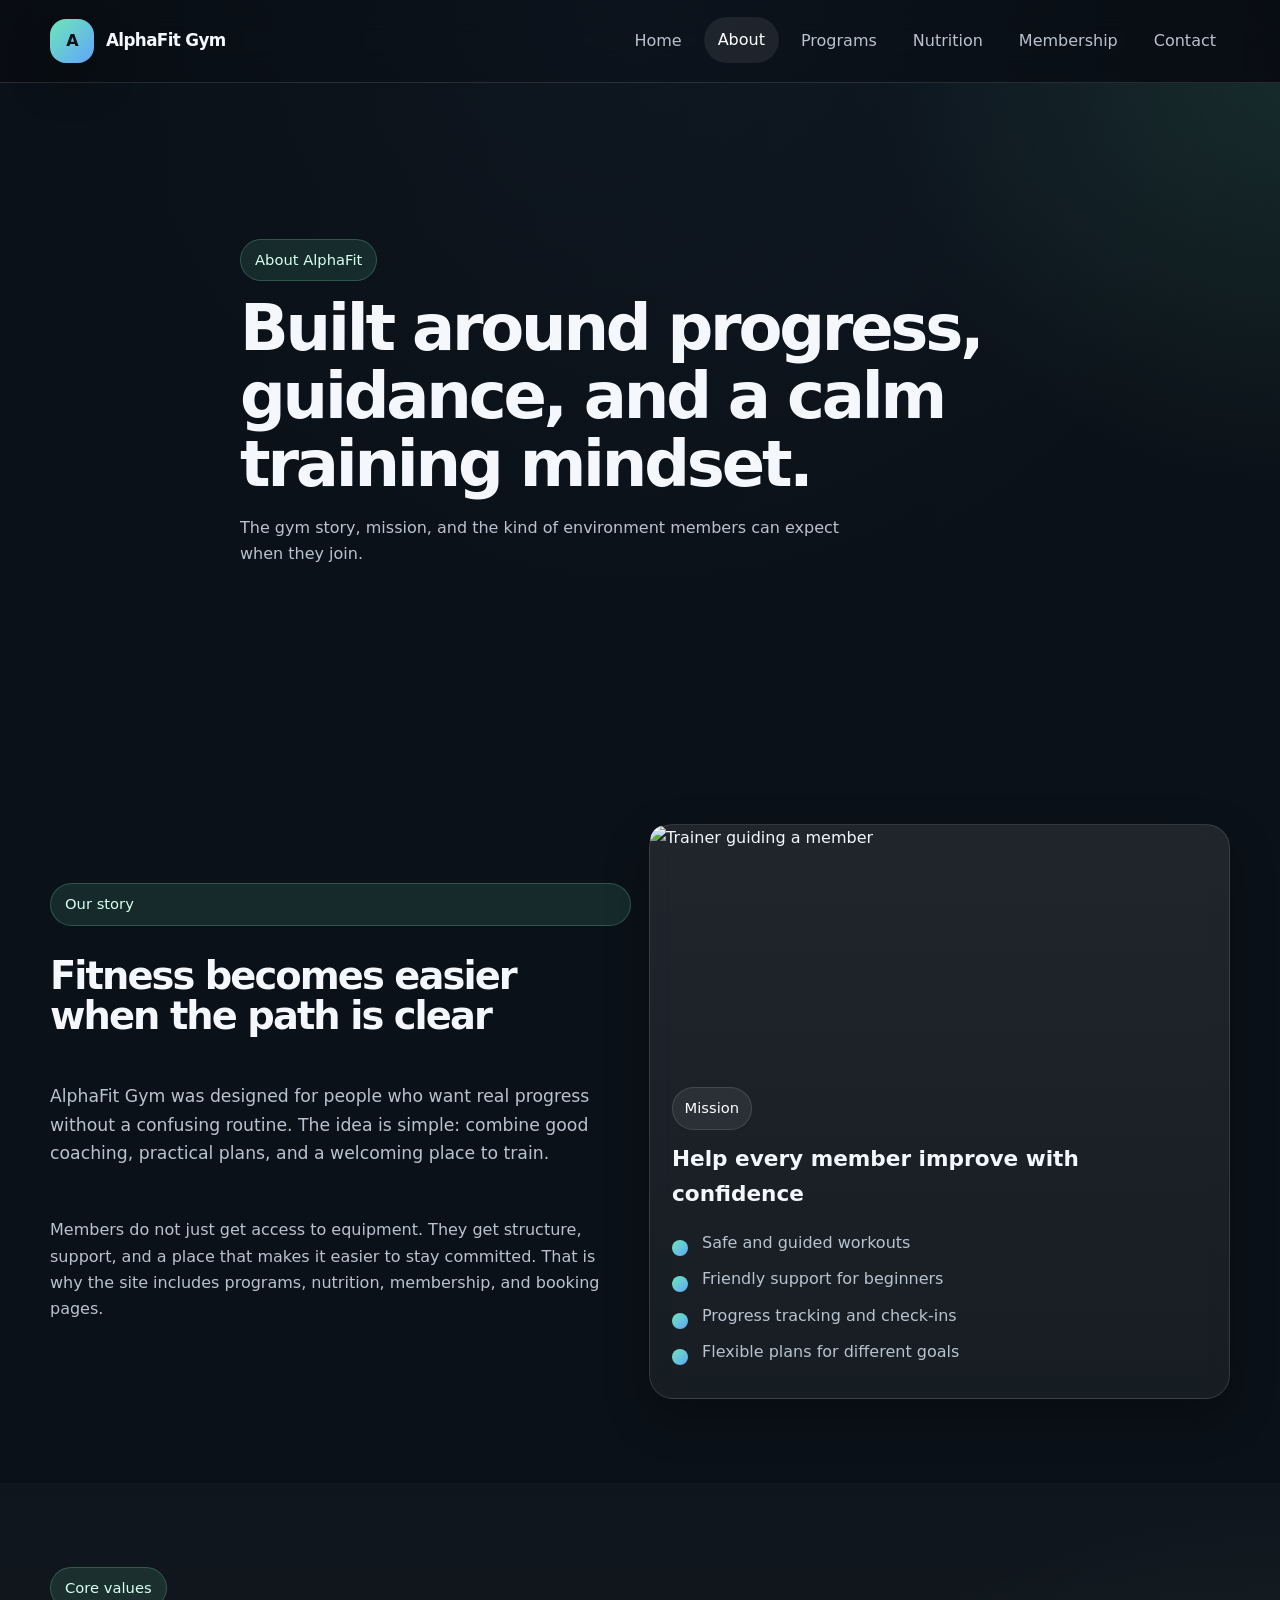
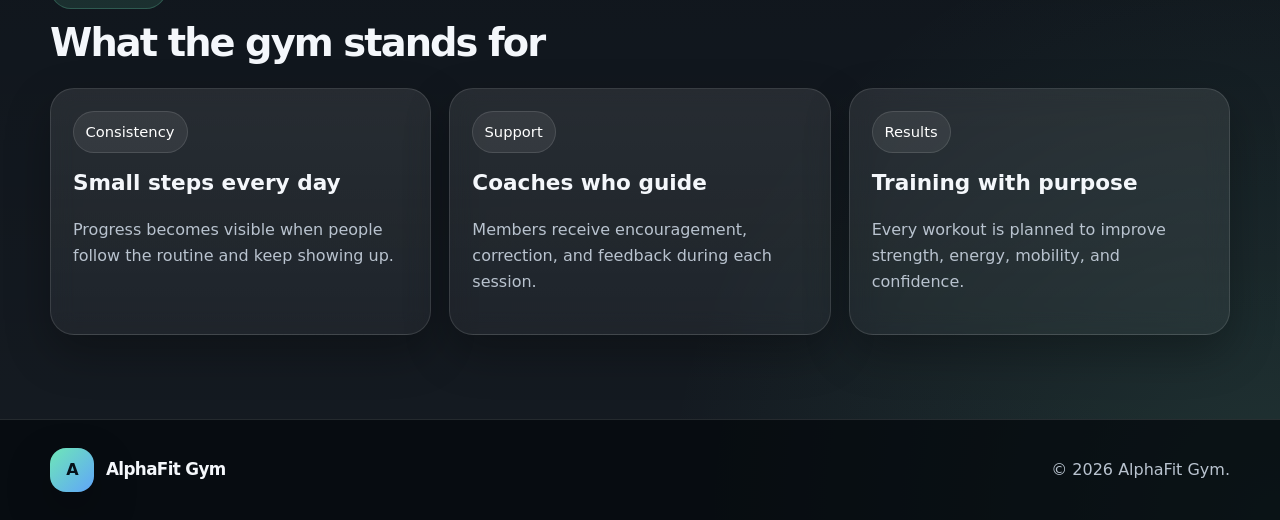
==== commit 8b4bd30b: "Revert "changes in UI" This reverts commit a02663815fa71239ce4f87976e281ac2ec832973." ====
--- a/alphaFit_gym_website_v2/about.html
+++ b/alphaFit_gym_website_v2/about.html
@@ -3,22 +3,22 @@
 <head>
 <meta charset="UTF-8" />
 <meta name="viewport" content="width=device-width, initial-scale=1.0" />
-<meta name="description" content="About AlphaFit Gym — Our story, mission, core values, and the team that makes consistent training possible for every member." />
-<link rel="preconnect" href="https://fonts.googleapis.com" />
-<link rel="preconnect" href="https://fonts.gstatic.com" crossorigin />
+<link rel="preconnect" href="https://images.unsplash.com" />
+<link rel="preconnect" href="https://unsplash.com" crossorigin />
+<link rel="preload" as="image" href="https://unsplash.com/photos/cwhGcdX1ZDI/download?force=true" />
 <link rel="stylesheet" href="style.css" />
-<title>AlphaFit Gym | About Us</title>
+  <title>AlphaFit Gym | About</title>
 </head>
 <body>
-
 <header class="site-header">
   <div class="container nav-wrap">
     <a class="brand" href="index.html" aria-label="AlphaFit Gym home">
       <span class="brand-mark">A</span>
       <span class="brand-text">AlphaFit Gym</span>
     </a>
-    <button class="nav-toggle" data-nav-toggle aria-expanded="false" aria-label="Toggle navigation">&#9776;</button>
-    <button class="theme-toggle" type="button" data-theme-toggle aria-pressed="false">Light mode</button>
+
+    <button class="nav-toggle" data-nav-toggle aria-expanded="false" aria-label="Toggle navigation">☰</button>
+
     <nav class="nav-links" data-nav-links>
       <a href="index.html">Home</a>
       <a href="about.html">About</a>
@@ -29,258 +29,72 @@
     </nav>
   </div>
 </header>
-
 <main>
-
-  <!-- PAGE HERO -->
-  <section class="page-hero" style="--hero-image: url('https://images.unsplash.com/photo-1571019613454-1cb2f99b2d8b?w=1600&q=80');">
+  <section class="page-hero" style="--hero-image: url('https://unsplash.com/photos/cwhGcdX1ZDI/download?force=true');">
     <div class="container page-hero-inner reveal">
       <span class="badge">About AlphaFit</span>
-      <h1>Built Around Guidance, Discipline, and a Genuinely Supportive Training Culture.</h1>
-      <p>AlphaFit is designed for people who want expert help without pressure, confusion, or a one-size-fits-all routine.</p>
+      <h1>Built around progress, guidance, and a calm training mindset.</h1>
+      <p>
+        The gym story, mission, and the kind of environment members can expect when they join.
+      </p>
     </div>
   </section>
 
-  <!-- OUR STORY -->
   <section class="section">
     <div class="container split-layout">
       <div class="content-block reveal">
-        <span class="badge">Our Story</span>
-        <h2>Fitness Becomes Easier When the Path Is Clear</h2>
-        <p class="lead">AlphaFit Gym was designed for people who want real progress without a confusing routine. Good coaching, practical plans, and a welcoming place to train.</p>
-        <p>Members do not just get access to equipment. They get structure, support, and a place that makes it easier to stay committed. Every program is meant to feel personal, sensible, and sustainable across real daily life.</p>
-        <p>Founded with the belief that intimidating gym floors and one-size-fits-all plans were the main reasons people quit, AlphaFit set out to build something different — a space where beginners feel welcome and experienced athletes feel challenged.</p>
-        <div style="margin-top:32px; display:flex; gap:14px; flex-wrap:wrap;">
-          <a class="btn btn-primary" href="contact.html">Visit the Gym</a>
-          <a class="btn btn-secondary" href="membership.html">See Memberships</a>
-        </div>
+        <span class="badge">Our story</span>
+        <h2>Fitness becomes easier when the path is clear</h2>
+        <p class="lead">
+          AlphaFit Gym was designed for people who want real progress without a confusing routine.
+          The idea is simple: combine good coaching, practical plans, and a welcoming place to train.
+        </p>
+        <p>
+          Members do not just get access to equipment. They get structure, support, and a place that makes it easier
+          to stay committed. That is why the site includes programs, nutrition, membership, and booking pages.
+        </p>
       </div>
       <div class="card reveal">
-        <div class="card-media">
-          <img src="https://images.unsplash.com/photo-1534438327276-14e5300c3a48?w=600&q=80" alt="Trainer guiding a member" loading="lazy" decoding="async" />
-        </div>
+        <div class="card-media"><img src="https://unsplash.com/photos/cwhGcdX1ZDI/download?force=true" alt="Trainer guiding a member" loading="lazy" decoding="async" /></div>
         <div class="card-body">
           <span class="tag">Mission</span>
-          <h3>Help Every Member Improve with Confidence</h3>
-          <ul class="check-list">
-            <li>Safe and guided workouts for every level</li>
-            <li>Friendly support especially for beginners</li>
-            <li>Progress tracking and regular check-ins</li>
-            <li>Flexible plans for different goals and schedules</li>
+          <h3>Help every member improve with confidence</h3>
+          <ul class="check-list compact">
+            <li>Safe and guided workouts</li>
+            <li>Friendly support for beginners</li>
+            <li>Progress tracking and check-ins</li>
+            <li>Flexible plans for different goals</li>
           </ul>
         </div>
       </div>
     </div>
   </section>
 
-  <!-- CORE VALUES -->
   <section class="section alt-section">
     <div class="container">
       <div class="section-heading reveal">
-        <span class="badge">Core Values</span>
-        <h2>What the Gym Stands For</h2>
-        <p>These values shape the way the team coaches, plans, communicates, and supports every member journey.</p>
+        <span class="badge">Core values</span>
+        <h2>What the gym stands for</h2>
       </div>
-      <div class="values-grid">
-        <div class="value-block reveal">
-          <div class="value-num">01</div>
-          <h3>Consistency</h3>
-          <p>Progress becomes visible when people follow the routine and keep showing up. We help you build that rhythm.</p>
-        </div>
-        <div class="value-block reveal">
-          <div class="value-num">02</div>
-          <h3>Transparency</h3>
-          <p>Members always know what they are doing and why. No mystery programs, no confusing jargon.</p>
-        </div>
-        <div class="value-block reveal">
-          <div class="value-num">03</div>
-          <h3>Support</h3>
-          <p>Coaches provide encouragement, correction, and honest feedback during every single session.</p>
-        </div>
-        <div class="value-block reveal">
-          <div class="value-num">04</div>
-          <h3>Inclusivity</h3>
-          <p>Every body type, age, and fitness level is welcome here. The atmosphere is focused, not competitive or hostile.</p>
-        </div>
-        <div class="value-block reveal">
-          <div class="value-num">05</div>
-          <h3>Results</h3>
-          <p>Every workout is planned to improve strength, energy, mobility, and confidence over time.</p>
-        </div>
-        <div class="value-block reveal">
-          <div class="value-num">06</div>
-          <h3>Sustainability</h3>
-          <p>Quick fixes are not the goal. We help members build habits they can maintain for years.</p>
-        </div>
+      <div class="grid-3">
+        <article class="card reveal"><div class="card-body"><span class="tag">Consistency</span><h3>Small steps every day</h3><p>Progress becomes visible when people follow the routine and keep showing up.</p></div></article>
+        <article class="card reveal"><div class="card-body"><span class="tag">Support</span><h3>Coaches who guide</h3><p>Members receive encouragement, correction, and feedback during each session.</p></div></article>
+        <article class="card reveal"><div class="card-body"><span class="tag">Results</span><h3>Training with purpose</h3><p>Every workout is planned to improve strength, energy, mobility, and confidence.</p></div></article>
       </div>
     </div>
   </section>
-
-  <!-- MEET THE TEAM -->
-  <section class="section">
-    <div class="container">
-      <div class="section-heading reveal">
-        <span class="badge">Our Team</span>
-        <h2>The Coaches Behind the Results</h2>
-        <p>Every coach at AlphaFit is certified, experienced, and genuinely invested in your progress.</p>
-      </div>
-      <div class="team-grid">
-        <div class="team-card reveal">
-          <div class="team-photo">
-            <div class="team-photo-placeholder">V</div>
-          </div>
-          <div class="team-info">
-            <h3>Vikram Nair</h3>
-            <div class="role">Head Coach · Strength</div>
-            <p>12 years of coaching experience. Specialises in beginner foundations and progressive overload.</p>
-          </div>
-        </div>
-        <div class="team-card reveal">
-          <div class="team-photo">
-            <div class="team-photo-placeholder">S</div>
-          </div>
-          <div class="team-info">
-            <h3>Sneha Kapoor</h3>
-            <div class="role">Yoga and Recovery</div>
-            <p>Certified yoga instructor with a focus on mobility, breathwork, and injury prevention.</p>
-          </div>
-        </div>
-        <div class="team-card reveal">
-          <div class="team-photo">
-            <div class="team-photo-placeholder">R</div>
-          </div>
-          <div class="team-info">
-            <h3>Rohit Bose</h3>
-            <div class="role">Cardio and Conditioning</div>
-            <p>Former competitive runner. Coaches interval training, stamina, and metabolic conditioning.</p>
-          </div>
-        </div>
-        <div class="team-card reveal">
-          <div class="team-photo">
-            <div class="team-photo-placeholder">M</div>
-          </div>
-          <div class="team-info">
-            <h3>Meera Pillai</h3>
-            <div class="role">Nutrition Coach</div>
-            <p>Registered dietitian helping members build sustainable meal habits that complement their training.</p>
-          </div>
-        </div>
-      </div>
-    </div>
-  </section>
-
-  <!-- WHAT MAKES US DIFFERENT -->
-  <section class="section alt-section">
-    <div class="container split-layout">
-      <div class="content-block reveal">
-        <span class="badge">What Makes Us Different</span>
-        <h2>A Cleaner, More Practical Experience</h2>
-        <div class="detail-list">
-          <div class="detail-item">
-            <span class="dot"></span>
-            <div>
-              <strong>Coaching That Explains the Why</strong>
-              <p>Members understand what they are doing, not just what rep to perform next.</p>
-            </div>
-          </div>
-          <div class="detail-item">
-            <span class="dot"></span>
-            <div>
-              <strong>Plans That Respect Real Schedules</strong>
-              <p>Routines are adjusted around work, college, family, and recovery capacity.</p>
-            </div>
-          </div>
-          <div class="detail-item">
-            <span class="dot"></span>
-            <div>
-              <strong>Atmosphere That Feels Focused</strong>
-              <p>Energetic without becoming intimidating or chaotic.</p>
-            </div>
-          </div>
-          <div class="detail-item">
-            <span class="dot"></span>
-            <div>
-              <strong>Better Habits, Not Just Quick Motivation</strong>
-              <p>Built for long-term improvement. We help members learn a rhythm they can trust and repeat.</p>
-            </div>
-          </div>
-        </div>
-      </div>
-      <div class="card reveal">
-        <div class="card-media">
-          <img src="https://images.unsplash.com/photo-1518611012118-696072aa579a?w=600&q=80" alt="Gym floor with equipment" loading="lazy" decoding="async" />
-        </div>
-        <div class="card-body">
-          <span class="tag">Our Promise</span>
-          <h3>Better Habits, Not Just Quick Motivation</h3>
-          <p>AlphaFit is built for long-term improvement. The goal is to help members learn a rhythm they can trust, repeat, and continue growing with for years to come.</p>
-        </div>
-      </div>
-    </div>
-  </section>
-
-  <!-- CTA -->
-  <section class="cta-banner">
-    <div class="container cta-inner">
-      <div class="cta-text">
-        <h2>Ready to Meet the Team?</h2>
-        <p>Book a free consultation and take a tour of the facility. No pressure, no commitment.</p>
-      </div>
-      <div class="cta-actions">
-        <a class="btn btn-white btn-lg" href="contact.html">Book a Visit</a>
-        <a class="btn btn-outline-white btn-lg" href="programs.html">Our Programs</a>
-      </div>
-    </div>
-  </section>
-
 </main>
-
 <footer class="footer">
-  <div class="container footer-shell">
-    <div class="footer-grid">
-      <article class="footer-copy">
-        <a class="brand footer-brand" href="index.html" aria-label="Back to home">
-          <span class="brand-mark">A</span>
-          <span class="brand-text">AlphaFit Gym</span>
-        </a>
-        <p>AlphaFit Gym is a modern training space built for people who want practical coaching, thoughtful programming, and a place that makes consistency easier.</p>
-        <span class="tag">Strength, Recovery and Nutrition Under One Roof</span>
-      </article>
-      <nav aria-label="Footer quick links">
-        <h3 class="footer-title">Quick Links</h3>
-        <ul class="footer-links">
-          <li><a href="about.html">About the gym</a></li>
-          <li><a href="programs.html">Training programs</a></li>
-          <li><a href="nutrition.html">Nutrition guidance</a></li>
-          <li><a href="membership.html">Membership plans</a></li>
-          <li><a href="contact.html">Book a session</a></li>
-        </ul>
-      </nav>
-      <section>
-        <h3 class="footer-title">Hours</h3>
-        <ul class="footer-contact">
-          <li><strong>Monday to Friday</strong>6:00 AM – 10:00 PM</li>
-          <li><strong>Saturday</strong>7:00 AM – 9:00 PM</li>
-          <li><strong>Sunday</strong>8:00 AM – 1:00 PM</li>
-        </ul>
-      </section>
-      <address class="footer-address">
-        <h3 class="footer-title">Contact</h3>
-        <ul class="footer-contact">
-          <li><strong>Phone</strong><a href="tel:+919876543210">+91 98765 43210</a></li>
-          <li><strong>Email</strong><a href="mailto:contact@alphafitgym.com">contact@alphafitgym.com</a></li>
-          <li><strong>Location</strong>24 Lake View Road, Kolkata</li>
-        </ul>
-      </address>
-    </div>
-    <div class="footer-bottom">
-      <p class="copyright">&copy; 2026 AlphaFit Gym. Built for stronger habits and steady progress.</p>
-      <span class="tag">Open for Consultations and Trial Sessions</span>
-    </div>
+  <div class="container footer-inner">
+    <a class="brand footer-brand" href="index.html" aria-label="Back to home">
+      <span class="brand-mark">A</span>
+      <span class="brand-text">AlphaFit Gym</span>
+    </a>
+    <p>© 2026 AlphaFit Gym.</p>
   </div>
 </footer>
 
-<button class="scroll-top" data-scroll-top aria-label="Scroll to top">&#8593;</button>
+<button class="scroll-top" data-scroll-top aria-label="Scroll to top">↑</button>
 <script src="script.js"></script>
 </body>
-</html>
+</html>
--- a/alphaFit_gym_website_v2/style.css
+++ b/alphaFit_gym_website_v2/style.css
@@ -1,1430 +1,805 @@
-@import url('https://fonts.googleapis.com/css2?family=Bebas+Neue&family=Barlow:ital,wght@0,300;0,400;0,500;0,600;0,700;0,800;0,900;1,300;1,400&family=Barlow+Condensed:wght@400;500;600;700;800&display=swap');
 
 :root {
-  --black: #0b0f12;
-  --dark: #12181d;
-  --dark2: #1b242c;
-  --dark3: #24303a;
-  --card-bg: #162029;
-  --border: rgba(255,255,255,0.07);
-  --border2: rgba(255,255,255,0.12);
-  --red: #d47a4a;
-  --red-dim: #ba693c;
-  --red-glow: rgba(212,122,74,0.18);
-  --red-glow2: rgba(212,122,74,0.08);
-  --white: #ffffff;
-  --off-white: #f0ece6;
-  --muted: rgba(255,255,255,0.48);
-  --muted2: rgba(255,255,255,0.7);
-  --header-bg: rgba(11,15,18,0.9);
-  --panel-bg: rgba(16,22,28,0.96);
-  --hero-image-filter: brightness(0.22) saturate(0.7);
-  --hero-overlay: linear-gradient(135deg, rgba(10,10,10,0.96) 0%, rgba(10,10,10,0.5) 55%, rgba(10,10,10,0.85) 100%);
-  --page-hero-image-filter: brightness(0.18) saturate(0.5);
-  --page-hero-overlay: linear-gradient(to top, rgba(10,10,10,1) 0%, rgba(10,10,10,0.5) 60%, rgba(10,10,10,0.2) 100%);
-  --section-pad: clamp(64px, 8vw, 120px);
-  --container: 1240px;
-  --radius: 4px;
-  --radius-lg: 8px;
-  --nav-h: 72px;
-  --font-display: 'Bebas Neue', sans-serif;
-  --font-condensed: 'Barlow Condensed', sans-serif;
-  --font-body: 'Barlow', sans-serif;
-}
-
-body[data-theme="light"] {
-  --black: #f3ecdf;
-  --dark: #f7f1e7;
-  --dark2: #efe7db;
-  --dark3: #e6ddcf;
-  --card-bg: #fbf7f1;
-  --border: rgba(83, 66, 48, 0.1);
-  --border2: rgba(83, 66, 48, 0.18);
-  --white: #22303a;
-  --off-white: #5f6e79;
-  --muted: rgba(34,48,58,0.52);
-  --muted2: rgba(34,48,58,0.76);
-  --header-bg: rgba(243,236,223,0.92);
-  --panel-bg: rgba(248,243,235,0.98);
-  --red-glow: rgba(212,122,74,0.14);
-  --red-glow2: rgba(212,122,74,0.06);
-  --hero-image-filter: brightness(0.52) saturate(0.78);
-  --hero-overlay: linear-gradient(135deg, rgba(243,236,223,0.78) 0%, rgba(243,236,223,0.34) 55%, rgba(243,236,223,0.68) 100%);
-  --page-hero-image-filter: brightness(0.58) saturate(0.78);
-  --page-hero-overlay: linear-gradient(to top, rgba(243,236,223,0.82) 0%, rgba(243,236,223,0.38) 60%, rgba(243,236,223,0.2) 100%);
-}
-
-*, *::before, *::after { box-sizing: border-box; margin: 0; padding: 0; }
-
-html { scroll-behavior: smooth; font-size: 16px; }
+  --bg: #0b1118;
+  --panel: rgba(255, 255, 255, 0.06);
+  --panel-strong: rgba(255, 255, 255, 0.09);
+  --text: #f4f7fb;
+  --muted: #b9c3cf;
+  --line: rgba(255, 255, 255, 0.12);
+  --accent: #6ee7b7;
+  --accent-2: #60a5fa;
+  --shadow: 0 18px 45px rgba(0, 0, 0, 0.28);
+  --radius: 24px;
+  --content-width: 1180px;
+}
+
+* {
+  box-sizing: border-box;
+}
+
+html {
+  scroll-behavior: smooth;
+  scroll-padding-top: 90px;
+}
 
 body {
-  font-family: var(--font-body);
-  background: var(--black);
-  color: var(--white);
-  line-height: 1.6;
-  overflow-x: hidden;
-  -webkit-font-smoothing: antialiased;
-  transition: background 0.25s ease, color 0.25s ease;
-}
-
-img { max-width: 100%; display: block; }
-a { color: inherit; text-decoration: none; }
-ul { list-style: none; }
-button { cursor: pointer; font-family: inherit; }
+  margin: 0;
+  font-family: Inter, system-ui, -apple-system, BlinkMacSystemFont, "Segoe UI", sans-serif;
+  background:
+    radial-gradient(circle at top, rgba(96, 165, 250, 0.14), transparent 28%),
+    radial-gradient(circle at bottom right, rgba(110, 231, 183, 0.12), transparent 25%),
+    var(--bg);
+  color: var(--text);
+  line-height: 1.65;
+  text-rendering: optimizeLegibility;
+}
+
+img {
+  display: block;
+  width: 100%;
+  height: 100%;
+  object-fit: cover;
+}
+
+a {
+  color: inherit;
+  text-decoration: none;
+}
+
+button,
+input,
+select,
+textarea {
+  font: inherit;
+}
 
 .container {
-  max-width: var(--container);
-  margin: 0 auto;
-  padding: 0 clamp(20px, 4vw, 48px);
-}
-
-/* ─────────── SCROLLBAR ─────────── */
-::-webkit-scrollbar { width: 4px; }
-::-webkit-scrollbar-track { background: var(--dark); }
-::-webkit-scrollbar-thumb { background: var(--red); }
-
-/* ─────────── HEADER / NAV ─────────── */
+  width: min(100% - 32px, var(--content-width));
+  margin-inline: auto;
+}
+
 .site-header {
-  position: fixed;
-  top: 0; left: 0; right: 0;
-  z-index: 1000;
-  height: var(--nav-h);
-  display: flex;
-  align-items: center;
-  background: var(--header-bg);
+  position: sticky;
+  top: 0;
+  z-index: 50;
   backdrop-filter: blur(16px);
-  -webkit-backdrop-filter: blur(16px);
-  border-bottom: 1px solid var(--border);
-  transition: box-shadow 0.3s;
-}
-.site-header.scrolled { box-shadow: 0 4px 32px rgba(0,0,0,0.6); }
+  background: rgba(9, 13, 19, 0.72);
+  border-bottom: 1px solid var(--line);
+}
 
 .nav-wrap {
+  position: relative;
+  min-height: 82px;
   display: flex;
   align-items: center;
   justify-content: space-between;
-  width: 100%;
-  gap: 14px;
+  gap: 16px;
 }
 
 .brand {
-  display: flex;
+  display: inline-flex;
   align-items: center;
-  gap: 10px;
-  font-family: var(--font-condensed);
+  gap: 12px;
   font-weight: 800;
-  font-size: 1.25rem;
-  letter-spacing: 0.04em;
-  text-transform: uppercase;
-}
+  letter-spacing: -0.04em;
+}
+
 .brand-mark {
-  width: 38px; height: 38px;
-  background: var(--red);
-  color: #fff;
-  border-radius: var(--radius);
-  display: flex; align-items: center; justify-content: center;
-  font-family: var(--font-display);
-  font-size: 1.4rem;
-  flex-shrink: 0;
+  width: 44px;
+  height: 44px;
+  border-radius: 16px;
+  display: grid;
+  place-items: center;
+  background: linear-gradient(135deg, var(--accent), var(--accent-2));
+  color: #06121a;
+  box-shadow: var(--shadow);
+}
+
+.brand-text {
+  font-size: 1.05rem;
+}
+
+.nav-toggle {
+  display: none;
+  width: 46px;
+  height: 46px;
+  border-radius: 16px;
+  border: 1px solid var(--line);
+  background: rgba(255, 255, 255, 0.04);
+  color: var(--text);
+  cursor: pointer;
 }
 
 .nav-links {
   display: flex;
   align-items: center;
-  gap: 0;
-  margin-left: auto;
-  order: 2;
-}
+  gap: 8px;
+}
+
 .nav-links a {
-  font-family: var(--font-condensed);
-  font-weight: 600;
-  font-size: 0.95rem;
-  letter-spacing: 0.1em;
-  text-transform: uppercase;
-  color: var(--muted2);
-  padding: 8px 18px;
-  border-radius: var(--radius);
-  transition: color 0.2s, background 0.2s;
+  color: var(--muted);
+  padding: 10px 14px;
+  border-radius: 999px;
+  transition: transform 0.25s ease, background 0.25s ease, color 0.25s ease;
+}
+
+.nav-links a:hover,
+.nav-links a.active {
+  color: #ffffff;
+  background: rgba(255, 255, 255, 0.08);
+  transform: translateY(-1px);
+}
+
+.hero,
+.page-hero {
   position: relative;
-}
-.nav-links a::after {
-  content: '';
+  isolation: isolate;
+  overflow: hidden;
+}
+
+.hero {
+  min-height: calc(100vh - 82px);
+  display: grid;
+  align-items: center;
+}
+
+.hero::before,
+.page-hero::before {
+  content: "";
   position: absolute;
-  bottom: 4px; left: 18px; right: 18px;
-  height: 2px;
-  background: var(--red);
-  transform: scaleX(0);
-  transform-origin: left;
-  transition: transform 0.2s;
-}
-.nav-links a:hover { color: var(--white); }
-.nav-links a:hover::after,
-.nav-links a.active::after { transform: scaleX(1); }
-.nav-links a.active { color: var(--white); }
-
-.nav-toggle {
-  display: none;
-  background: none;
-  border: 1px solid var(--border2);
-  color: var(--white);
-  width: 40px; height: 40px;
-  border-radius: var(--radius);
-  font-size: 1.1rem;
+  inset: 0;
+  background: linear-gradient(90deg, rgba(11, 17, 24, 0.96), rgba(11, 17, 24, 0.72) 50%, rgba(11, 17, 24, 0.38)), var(--hero-image);
+  background-size: cover;
+  background-position: center;
+  z-index: -2;
+  transform: scale(1.04);
+}
+
+.hero::after,
+.page-hero::after {
+  content: "";
+  position: absolute;
+  inset: 0;
+  background: radial-gradient(circle at top right, rgba(110, 231, 183, 0.12), transparent 28%);
+  z-index: -1;
+}
+
+.hero-grid,
+.page-hero-inner {
+  padding-block: 72px;
+}
+
+.hero-grid {
+  display: grid;
+  grid-template-columns: 1.15fr 0.85fr;
+  gap: 28px;
+  align-items: center;
+}
+
+.hero-copy h1,
+.page-hero-inner h1,
+.section-heading h2,
+.content-block h2,
+.form-shell h2,
+.faq h2 {
+  margin: 14px 0 12px;
+  letter-spacing: -0.05em;
+  line-height: 1.06;
+}
+
+.hero-copy h1,
+.page-hero-inner h1 {
+  font-size: clamp(2.6rem, 6vw, 5.4rem);
+}
+
+.section-heading h2,
+.content-block h2,
+.form-shell h2,
+.faq h2 {
+  font-size: clamp(2rem, 3vw, 3rem);
+}
+
+.hero-copy p,
+.page-hero-inner p,
+.section-heading p,
+.content-block p,
+.helper,
+.note,
+.card-body p,
+.faq-answer p {
+  color: var(--muted);
+}
+
+.hero-copy p,
+.page-hero-inner p,
+.section-heading p,
+.content-block p {
+  max-width: 62ch;
+}
+
+.hero-actions {
+  display: flex;
+  flex-wrap: wrap;
+  gap: 14px;
+  margin-top: 26px;
+}
+
+.btn {
+  display: inline-flex;
   align-items: center;
   justify-content: center;
-  order: 4;
-}
-
-.theme-toggle {
-  background: transparent;
-  border: 1px solid var(--border2);
-  color: var(--white);
-  min-height: 40px;
-  padding: 0 14px;
+  min-height: 48px;
+  padding: 0 20px;
+  border-radius: 999px;
+  border: 1px solid transparent;
+  transition: transform 0.25s ease, box-shadow 0.25s ease, background 0.25s ease;
+}
+
+.btn:hover {
+  transform: translateY(-2px);
+}
+
+.btn-primary {
+  background: linear-gradient(135deg, var(--accent), var(--accent-2));
+  color: #08131b;
+  box-shadow: var(--shadow);
+  font-weight: 700;
+}
+
+.btn-secondary {
+  border-color: var(--line);
+  background: rgba(255, 255, 255, 0.04);
+}
+
+.hero-panel,
+.card,
+.form-shell,
+.faq-item {
+  background: linear-gradient(180deg, rgba(255, 255, 255, 0.09), rgba(255, 255, 255, 0.05));
+  border: 1px solid var(--line);
   border-radius: var(--radius);
-  font-family: var(--font-condensed);
-  font-size: 0.82rem;
-  font-weight: 700;
-  letter-spacing: 0.12em;
-  text-transform: uppercase;
-  transition: border-color 0.2s, color 0.2s, background 0.2s;
-  order: 3;
-  flex-shrink: 0;
-}
-
-.theme-toggle:hover {
-  border-color: var(--red);
-  background: var(--red-glow2);
-}
-
-/* ─────────── HERO ─────────── */
-.hero {
-  min-height: 100vh;
+  box-shadow: var(--shadow);
+  backdrop-filter: blur(12px);
+}
+
+.hero-panel,
+.card,
+.form-shell {
+  transition: transform 0.35s ease, border-color 0.35s ease, background 0.35s ease;
+}
+
+.hero-panel:hover,
+.card:hover,
+.form-shell:hover {
+  transform: translateY(-6px);
+  border-color: rgba(110, 231, 183, 0.25);
+}
+
+.hero-panel {
+  padding: 22px;
+}
+
+.panel-head,
+.footer-inner {
   display: flex;
   align-items: center;
+  justify-content: space-between;
+  gap: 16px;
+}
+
+.panel-head h2 {
+  margin: 6px 0 0;
+  font-size: 1.7rem;
+}
+
+.pill,
+.badge,
+.tag {
+  display: inline-flex;
+  align-items: center;
+  gap: 8px;
+  border-radius: 999px;
+}
+
+.pill,
+.tag {
+  padding: 8px 12px;
+  background: rgba(255, 255, 255, 0.07);
+  border: 1px solid var(--line);
+  color: #fff;
+  font-size: 0.92rem;
+}
+
+.badge {
+  padding: 8px 14px;
+  background: rgba(110, 231, 183, 0.12);
+  color: #d8fff0;
+  border: 1px solid rgba(110, 231, 183, 0.24);
+  font-size: 0.92rem;
+}
+
+.mini-stats,
+.stats-grid,
+.grid-3,
+.split-layout,
+.contact-layout,
+.field-grid,
+.info-grid,
+.contact-pills,
+.detail-list {
+  display: grid;
+  gap: 18px;
+}
+
+.mini-stats {
+  grid-template-columns: repeat(2, minmax(0, 1fr));
+  margin-top: 20px;
+}
+
+.mini-stats div,
+.stat-card,
+.contact-pill,
+.info-grid div {
+  padding: 18px;
+  border-radius: 18px;
+  background: rgba(255, 255, 255, 0.05);
+  border: 1px solid var(--line);
+}
+
+.mini-stats strong,
+.stat-card strong {
+  display: block;
+  font-size: 1.8rem;
+  line-height: 1;
+}
+
+.mini-stats span,
+.stat-card span,
+.contact-pill span,
+.info-grid span {
+  color: var(--muted);
+}
+
+.stats-strip,
+.section,
+.page-hero {
+  padding-block: 84px;
+}
+
+.stats-grid {
+  grid-template-columns: repeat(4, minmax(0, 1fr));
+}
+
+.grid-3 {
+  grid-template-columns: repeat(3, minmax(0, 1fr));
+}
+
+.split-layout,
+.contact-layout {
+  grid-template-columns: repeat(2, minmax(0, 1fr));
+  align-items: center;
+}
+
+.content-block {
+  display: grid;
+  gap: 16px;
+}
+
+.lead {
+  font-size: 1.08rem;
+}
+
+.card-media {
+  height: 240px;
+  overflow: hidden;
+  border-radius: calc(var(--radius) - 8px);
+}
+
+.card-media img {
+  transition: transform 0.7s ease;
+}
+
+.card:hover .card-media img {
+  transform: scale(1.05);
+}
+
+.card-body {
+  padding: 22px;
+}
+
+.card-body h3 {
+  margin: 12px 0 10px;
+  font-size: 1.35rem;
+}
+
+.section-heading {
+  margin-bottom: 24px;
+}
+
+.left-align {
+  text-align: left;
+}
+
+.alt-section {
+  background: linear-gradient(180deg, rgba(255, 255, 255, 0.02), rgba(255, 255, 255, 0.04));
+}
+
+.check-list,
+.detail-list,
+.info-list {
+  margin: 18px 0 0;
+  padding: 0;
+  list-style: none;
+}
+
+.check-list li {
   position: relative;
-  overflow: hidden;
-  padding-top: var(--nav-h);
-}
-.hero::before {
-  content: '';
+  padding-left: 30px;
+  margin-bottom: 12px;
+  color: var(--muted);
+}
+
+.check-list li::before {
+  content: "";
   position: absolute;
-  inset: 0;
-  background: var(--hero-image, linear-gradient(135deg, #111 0%, #222 100%)) center/cover no-repeat;
-  filter: var(--hero-image-filter);
-  z-index: 0;
-  transition: transform 0.6s cubic-bezier(0.25,0.46,0.45,0.94);
-}
-.hero::after {
-  content: '';
-  position: absolute;
-  inset: 0;
-  background: var(--hero-overlay);
-  z-index: 1;
-}
-.hero-grid {
-  position: relative;
-  z-index: 2;
-  display: grid;
-  grid-template-columns: 1fr 380px;
-  gap: 40px;
-  align-items: center;
-  padding-top: clamp(40px, 6vw, 80px);
-  padding-bottom: clamp(60px, 8vw, 100px);
-}
-
-.hero-eyebrow {
-  display: flex;
-  align-items: center;
-  gap: 12px;
-  margin-bottom: 24px;
-}
-.hero-eyebrow .line {
-  width: 48px; height: 2px;
-  background: var(--red);
-}
-.hero-eyebrow span {
-  font-family: var(--font-condensed);
-  font-weight: 700;
-  font-size: 0.8rem;
-  letter-spacing: 0.25em;
-  text-transform: uppercase;
-  color: var(--red);
-}
-
-.hero h1 {
-  font-family: var(--font-display);
-  font-size: clamp(4rem, 9vw, 9rem);
-  line-height: 0.9;
-  letter-spacing: 0.02em;
-  text-transform: uppercase;
-  margin-bottom: 28px;
-}
-.hero h1 em {
-  font-style: normal;
-  color: var(--red);
+  left: 0;
+  top: 10px;
+  width: 16px;
+  height: 16px;
+  border-radius: 50%;
+  background: linear-gradient(135deg, var(--accent), var(--accent-2));
+}
+
+.check-list.compact li,
+.info-list li {
+  margin-bottom: 10px;
+}
+
+.info-list li {
+  color: var(--muted);
+}
+
+.info-grid {
+  grid-template-columns: repeat(2, minmax(0, 1fr));
+}
+
+.info-grid strong {
   display: block;
-}
-.hero p {
-  font-size: 1.1rem;
-  color: var(--muted2);
-  max-width: 520px;
-  margin-bottom: 40px;
-  line-height: 1.7;
-}
-
-body[data-theme="light"] .hero h1,
-body[data-theme="light"] .hero p {
-  color: #22303a;
-}
-
-body[data-theme="light"] .hero h1 em,
-body[data-theme="light"] .hero-eyebrow span {
-  color: var(--red);
-}
-.hero-actions {
-  display: flex;
-  gap: 14px;
-  flex-wrap: wrap;
-}
-
-.hero-panel {
-  background: var(--card-bg);
-  border: 1px solid var(--border2);
-  border-radius: var(--radius-lg);
-  padding: 32px;
-  position: relative;
-  overflow: hidden;
-}
-.hero-panel::before {
-  content: '';
-  position: absolute;
-  top: 0; left: 0; right: 0;
-  height: 3px;
-  background: var(--red);
-}
-.panel-head {
+  margin-bottom: 6px;
+}
+
+.table-wrap {
+  overflow-x: auto;
+}
+
+.data-table {
+  width: 100%;
+  border-collapse: collapse;
+  min-width: 420px;
+}
+
+.data-table th,
+.data-table td {
+  padding: 14px 12px;
+  border-bottom: 1px solid var(--line);
+  text-align: left;
+}
+
+.data-table th {
+  color: #fff;
+}
+
+.faq-question {
   display: flex;
   align-items: flex-start;
   justify-content: space-between;
-  margin-bottom: 28px;
-}
-.panel-head h2 {
-  font-family: var(--font-condensed);
-  font-weight: 800;
-  font-size: 1.5rem;
-  letter-spacing: 0.05em;
-  text-transform: uppercase;
-  margin-top: 6px;
-}
-.pill {
-  background: var(--red);
-  color: #fff;
-  padding: 4px 12px;
-  border-radius: 20px;
-  font-family: var(--font-condensed);
-  font-weight: 700;
-  font-size: 0.8rem;
-  letter-spacing: 0.08em;
-  white-space: nowrap;
-}
-
-.mini-stats {
+  gap: 16px;
+}
+
+.detail-item {
   display: grid;
-  grid-template-columns: 1fr 1fr;
+  grid-template-columns: 12px minmax(0, 1fr);
+  align-items: start;
   gap: 16px;
-}
-.mini-stats > div {
-  background: var(--dark2);
-  border: 1px solid var(--border);
-  border-radius: var(--radius);
-  padding: 16px;
-}
-.mini-stats strong {
-  display: block;
-  font-family: var(--font-display);
-  font-size: 2.2rem;
-  color: var(--white);
-  line-height: 1;
-  margin-bottom: 4px;
-}
-.mini-stats span {
-  font-size: 0.78rem;
-  color: var(--muted);
-  font-weight: 500;
-  letter-spacing: 0.04em;
-  text-transform: uppercase;
-}
-
-/* ─────────── STATS STRIP ─────────── */
-.stats-strip {
-  background: var(--red);
-  padding: 0;
-  overflow: hidden;
-}
-.stats-grid {
-  display: grid;
-  grid-template-columns: repeat(4, 1fr);
-}
-.stat-card {
-  padding: 32px 24px;
-  text-align: center;
-  border-right: 1px solid rgba(255,255,255,0.15);
-  transition: background 0.2s;
-}
-.stat-card:last-child { border-right: none; }
-.stat-card:hover { background: rgba(0,0,0,0.12); }
-.stat-card strong {
-  display: block;
-  font-family: var(--font-display);
-  font-size: clamp(2.2rem, 4vw, 3.2rem);
-  color: #fff;
-  line-height: 1;
-  margin-bottom: 6px;
-}
-.stat-card span {
-  font-family: var(--font-condensed);
-  font-weight: 600;
-  font-size: 0.85rem;
-  letter-spacing: 0.1em;
-  text-transform: uppercase;
-  color: rgba(255,255,255,0.75);
-}
-
-/* ─────────── PAGE HERO ─────────── */
-.page-hero {
-  min-height: clamp(380px, 55vh, 560px);
-  display: flex;
-  align-items: flex-end;
-  position: relative;
-  overflow: hidden;
-  padding-top: var(--nav-h);
-}
-.page-hero::before {
-  content: '';
-  position: absolute;
-  inset: 0;
-  background: var(--hero-image, linear-gradient(135deg,#111,#222)) center/cover no-repeat;
-  filter: var(--page-hero-image-filter);
-  z-index: 0;
-}
-.page-hero::after {
-  content: '';
-  position: absolute;
-  inset: 0;
-  background: var(--page-hero-overlay);
-  z-index: 1;
-}
-.page-hero-inner {
-  position: relative;
-  z-index: 2;
-  padding-bottom: clamp(48px, 6vw, 80px);
-  padding-top: clamp(48px, 6vw, 80px);
-}
-.page-hero-inner h1 {
-  font-family: var(--font-display);
-  font-size: clamp(2.8rem, 6vw, 6rem);
-  line-height: 0.95;
-  text-transform: uppercase;
-  letter-spacing: 0.02em;
-  max-width: 900px;
-  margin: 16px 0 20px;
-}
-.page-hero-inner p {
-  font-size: 1.05rem;
-  color: var(--muted2);
-  max-width: 600px;
-  line-height: 1.7;
-}
-
-body[data-theme="light"] .page-hero-inner h1,
-body[data-theme="light"] .page-hero-inner p {
-  color: #22303a;
-}
-
-/* ─────────── SECTIONS ─────────── */
-.section {
-  padding: var(--section-pad) 0;
-}
-.alt-section {
-  background: var(--dark);
-}
-.section-heading {
-  text-align: center;
-  max-width: 680px;
-  margin: 0 auto clamp(48px, 6vw, 72px);
-}
-.section-heading h2 {
-  font-family: var(--font-display);
-  font-size: clamp(2.4rem, 5vw, 4.2rem);
-  text-transform: uppercase;
-  letter-spacing: 0.02em;
-  line-height: 1;
-  margin: 12px 0 16px;
-}
-.section-heading p {
-  color: var(--muted2);
-  font-size: 1.05rem;
-  line-height: 1.7;
-}
-.section-heading.left { text-align: left; margin-left: 0; }
-
-/* ─────────── BADGE ─────────── */
-.badge {
-  display: inline-flex;
-  align-items: center;
-  gap: 8px;
-  font-family: var(--font-condensed);
-  font-weight: 700;
-  font-size: 0.78rem;
-  letter-spacing: 0.2em;
-  text-transform: uppercase;
-  color: var(--red);
-}
-.badge::before {
-  content: '';
-  width: 24px; height: 2px;
-  background: var(--red);
-}
-
-/* ─────────── TAG ─────────── */
-.tag {
-  display: inline-block;
-  background: var(--red-glow2);
-  border: 1px solid rgba(232,40,30,0.25);
-  color: var(--red);
-  padding: 3px 10px;
-  border-radius: 2px;
-  font-family: var(--font-condensed);
-  font-weight: 700;
-  font-size: 0.72rem;
-  letter-spacing: 0.12em;
-  text-transform: uppercase;
-}
-
-/* ─────────── BUTTONS ─────────── */
-.btn {
-  display: inline-flex;
-  align-items: center;
-  gap: 8px;
-  font-family: var(--font-condensed);
-  font-weight: 700;
-  font-size: 0.9rem;
-  letter-spacing: 0.12em;
-  text-transform: uppercase;
-  padding: 14px 28px;
-  border-radius: var(--radius);
-  border: none;
-  transition: all 0.2s;
-  position: relative;
-  overflow: hidden;
-}
-.btn::after {
-  content: '';
-  position: absolute;
-  inset: 0;
-  background: rgba(255,255,255,0.1);
-  opacity: 0;
-  transition: opacity 0.2s;
-}
-.btn:hover::after { opacity: 1; }
-
-.btn-primary {
-  background: var(--red);
-  color: #fff;
-  box-shadow: 0 4px 20px rgba(232,40,30,0.35);
-}
-.btn-primary:hover {
-  background: var(--red-dim);
-  box-shadow: 0 6px 28px rgba(232,40,30,0.5);
-  transform: translateY(-1px);
-}
-.btn-secondary {
-  background: transparent;
-  color: var(--white);
-  border: 1px solid var(--border2);
-}
-.btn-secondary:hover {
-  border-color: rgba(255,255,255,0.3);
-  background: rgba(255,255,255,0.05);
-}
-
-body[data-theme="light"] .btn-secondary:hover {
-  border-color: rgba(34,48,58,0.24);
-  background: rgba(34,48,58,0.04);
-}
-.btn-lg { padding: 18px 36px; font-size: 1rem; }
-
-/* ─────────── CARDS ─────────── */
-.card {
-  background: var(--card-bg);
-  border: 1px solid var(--border);
-  border-radius: var(--radius-lg);
-  overflow: hidden;
-  transition: transform 0.3s, border-color 0.3s, box-shadow 0.3s;
-}
-.card:hover {
-  transform: translateY(-4px);
-  border-color: var(--border2);
-  box-shadow: 0 16px 48px rgba(0,0,0,0.4);
-}
-.card.featured {
-  border-color: var(--red);
-  box-shadow: 0 0 0 1px rgba(232,40,30,0.3), 0 16px 40px rgba(232,40,30,0.1);
-  position: relative;
-}
-.card.featured::after {
-  content: 'MOST POPULAR';
-  position: absolute;
-  top: 0; right: 0;
-  background: var(--red);
-  color: #fff;
-  font-family: var(--font-condensed);
-  font-weight: 800;
-  font-size: 0.65rem;
-  letter-spacing: 0.15em;
-  padding: 5px 14px;
-  border-bottom-left-radius: var(--radius);
-}
-.card-media {
-  height: 220px;
-  overflow: hidden;
-}
-.card-media img {
-  width: 100%; height: 100%;
-  object-fit: cover;
-  transition: transform 0.6s cubic-bezier(0.25,0.46,0.45,0.94);
-}
-.card:hover .card-media img { transform: scale(1.06); }
-.card-body {
-  padding: 28px;
-}
-.card-body h3 {
-  font-family: var(--font-condensed);
-  font-weight: 800;
-  font-size: 1.25rem;
-  letter-spacing: 0.04em;
-  text-transform: uppercase;
-  margin: 10px 0 12px;
-}
-.card-body p {
-  color: var(--muted2);
-  font-size: 0.95rem;
-  line-height: 1.65;
-}
-
-/* ─────────── GRIDS ─────────── */
-.grid-3 {
-  display: grid;
-  grid-template-columns: repeat(3, 1fr);
-  gap: 24px;
-}
-.grid-4 {
-  display: grid;
-  grid-template-columns: repeat(4, 1fr);
-  gap: 20px;
-}
-.split-layout {
-  display: grid;
-  grid-template-columns: 1fr 1fr;
-  gap: clamp(32px, 5vw, 64px);
-  align-items: center;
-}
-.split-layout.top { align-items: flex-start; }
-
-/* ─────────── CONTENT BLOCKS ─────────── */
-.content-block h2 {
-  font-family: var(--font-display);
-  font-size: clamp(2.2rem, 4vw, 3.8rem);
-  text-transform: uppercase;
-  letter-spacing: 0.02em;
-  line-height: 1;
-  margin: 12px 0 20px;
-}
-.content-block p.lead {
-  font-size: 1.1rem;
-  color: var(--muted2);
-  line-height: 1.7;
-  margin-bottom: 16px;
-}
-.content-block p {
-  color: var(--muted2);
-  font-size: 0.97rem;
-  line-height: 1.7;
-  margin-bottom: 12px;
-}
-
-/* ─────────── CHECK LIST ─────────── */
-.check-list {
-  display: flex;
-  flex-direction: column;
-  gap: 10px;
-  margin-top: 16px;
-}
-.check-list li {
-  display: flex;
-  align-items: center;
-  gap: 10px;
-  font-size: 0.95rem;
-  color: var(--muted2);
-}
-.check-list li::before {
-  content: '';
-  width: 18px; height: 18px;
-  border-radius: 50%;
-  background: var(--red-glow);
-  border: 1px solid rgba(232,40,30,0.4);
-  flex-shrink: 0;
-  background-image: url("data:image/svg+xml,%3Csvg xmlns='http://www.w3.org/2000/svg' viewBox='0 0 10 10'%3E%3Cpath d='M2 5l2.5 2.5L8 3' stroke='%23e8281e' stroke-width='1.5' fill='none' stroke-linecap='round' stroke-linejoin='round'/%3E%3C/svg%3E");
-  background-repeat: no-repeat;
-  background-position: center;
-}
-
-/* ─────────── DETAIL LIST ─────────── */
-.detail-list {
-  display: flex;
-  flex-direction: column;
-  gap: 24px;
-  margin-top: 8px;
-}
-.detail-item {
-  display: flex;
-  gap: 16px;
-  align-items: flex-start;
-}
-.dot {
-  width: 10px; height: 10px;
-  border-radius: 50%;
-  background: var(--red);
-  flex-shrink: 0;
-  margin-top: 6px;
-}
+  padding: 16px 0;
+  border-bottom: 1px solid var(--line);
+}
+
+
+.detail-item:last-child {
+  border-bottom: 0;
+}
+
+.detail-item > div {
+  min-width: 0;
+}
+
 .detail-item strong {
   display: block;
-  font-family: var(--font-condensed);
-  font-weight: 700;
-  font-size: 1rem;
-  letter-spacing: 0.04em;
-  text-transform: uppercase;
-  margin-bottom: 4px;
-}
+}
+
 .detail-item p {
-  color: var(--muted2);
-  font-size: 0.93rem;
-  line-height: 1.6;
-}
-
-/* ─────────── PRICING ─────────── */
-.pricing-grid { align-items: stretch; }
+  margin: 6px 0 0;
+}
+
+.dot {
+  width: 12px;
+  height: 12px;
+  margin-top: 8px;
+  border-radius: 50%;
+  background: linear-gradient(135deg, var(--accent), var(--accent-2));
+  flex: none;
+}
+
 .price {
-  font-family: var(--font-display);
-  font-size: 3.2rem;
-  color: var(--white);
-  line-height: 1;
-  margin: 16px 0 12px;
-}
-.price-period {
-  font-family: var(--font-body);
-  font-size: 0.9rem;
-  color: var(--muted);
-  font-weight: 400;
-  margin-left: 4px;
-}
-.pricing-points {
-  margin-top: 20px;
-  display: flex;
-  flex-direction: column;
-  gap: 8px;
-}
-.pricing-points li {
-  display: flex;
-  align-items: center;
-  gap: 10px;
-  font-size: 0.93rem;
-  color: var(--muted2);
-  padding: 8px 0;
-  border-bottom: 1px solid var(--border);
-}
-.pricing-points li::before {
-  content: '→';
-  color: var(--red);
-  font-size: 0.85rem;
-}
-.pricing-cta {
-  margin-top: 24px;
-  width: 100%;
-  display: flex;
-  justify-content: center;
-}
-
-/* ─────────── SCHEDULE TABLE ─────────── */
-.table-wrap { overflow-x: auto; }
-.data-table {
-  width: 100%;
-  border-collapse: collapse;
-  font-size: 0.9rem;
-}
-.data-table th {
-  font-family: var(--font-condensed);
-  font-weight: 700;
-  font-size: 0.78rem;
-  letter-spacing: 0.12em;
-  text-transform: uppercase;
-  color: var(--red);
-  padding: 10px 16px;
-  text-align: left;
-  border-bottom: 2px solid var(--border2);
-}
-.data-table td {
-  padding: 12px 16px;
-  color: var(--muted2);
-  border-bottom: 1px solid var(--border);
-  font-size: 0.9rem;
-}
-.data-table td:first-child {
-  font-family: var(--font-condensed);
-  font-weight: 700;
-  color: var(--white);
-  font-size: 0.85rem;
-  letter-spacing: 0.06em;
-  text-transform: uppercase;
-}
-.data-table tr:hover td { background: rgba(255,255,255,0.03); }
-
-/* ─────────── EXERCISE LIBRARY ─────────── */
-.exercise-library {
+  margin: 10px 0 14px;
+  font-size: 2rem;
+  font-weight: 800;
+  letter-spacing: -0.04em;
+}
+
+.pricing-grid .featured {
+  transform: translateY(-6px);
+  border-color: rgba(110, 231, 183, 0.22);
+}
+
+.faq {
   display: grid;
-  grid-template-columns: repeat(3, 1fr);
-  gap: 24px;
-}
-.exercise-group {
-  background: var(--card-bg);
-  border: 1px solid var(--border);
-  border-radius: var(--radius-lg);
+  gap: 14px;
+}
+
+.faq-item {
   overflow: hidden;
 }
-.exercise-group h3 {
-  font-family: var(--font-condensed);
-  font-weight: 800;
-  font-size: 0.85rem;
-  letter-spacing: 0.15em;
-  text-transform: uppercase;
-  color: var(--red);
-  padding: 16px 24px;
-  background: rgba(232,40,30,0.06);
-  border-bottom: 1px solid var(--border);
-}
-.exercise-list {
-  padding: 8px 0;
-}
-.exercise-list li {
-  display: flex;
-  flex-direction: column;
-  padding: 12px 24px;
-  border-bottom: 1px solid var(--border);
-  transition: background 0.15s;
-}
-.exercise-list li:last-child { border-bottom: none; }
-.exercise-list li:hover { background: rgba(255,255,255,0.03); }
-.exercise-list strong {
-  font-family: var(--font-condensed);
-  font-weight: 700;
-  font-size: 0.95rem;
-  margin-bottom: 2px;
-}
-.exercise-list span {
-  font-size: 0.8rem;
-  color: var(--muted);
-}
-
-/* ─────────── CONTACT FORM ─────────── */
-.contact-layout {
-  display: grid;
-  grid-template-columns: 1fr 1.6fr;
-  gap: clamp(32px, 5vw, 64px);
-  align-items: flex-start;
-}
-.contact-info { display: flex; flex-direction: column; gap: 24px; }
-.contact-pills { display: flex; flex-direction: column; gap: 12px; margin: 16px 0 20px; }
-.contact-pill {
-  display: flex;
-  justify-content: space-between;
-  align-items: center;
-  padding: 12px 16px;
-  background: var(--dark2);
-  border: 1px solid var(--border);
-  border-radius: var(--radius);
-  font-size: 0.9rem;
-  gap: 12px;
-}
-.contact-pill strong {
-  font-family: var(--font-condensed);
-  font-weight: 700;
-  font-size: 0.78rem;
-  letter-spacing: 0.1em;
-  text-transform: uppercase;
-  color: var(--red);
-  flex-shrink: 0;
-}
-.contact-pill span { color: var(--muted2); text-align: right; }
-.note {
-  font-size: 0.88rem;
-  color: var(--muted);
-  font-style: italic;
-  line-height: 1.5;
-}
-.schedule-block {
-  background: var(--red-glow2);
-  border: 1px solid rgba(232,40,30,0.2);
-  border-radius: var(--radius);
-  padding: 20px;
-  display: flex;
-  flex-direction: column;
-  gap: 8px;
-}
-.schedule-block strong {
-  font-family: var(--font-condensed);
-  font-weight: 700;
-  font-size: 0.85rem;
-  letter-spacing: 0.1em;
-  text-transform: uppercase;
-  color: var(--red);
-}
-.schedule-block span { font-size: 0.9rem; color: var(--muted2); line-height: 1.5; }
-
-.form-shell h2 {
-  font-family: var(--font-display);
-  font-size: clamp(2rem, 3.5vw, 3.2rem);
-  text-transform: uppercase;
-  letter-spacing: 0.02em;
-  margin: 12px 0 8px;
-}
-.helper { color: var(--muted2); font-size: 0.95rem; margin-bottom: 32px; }
-
-.field-grid {
-  display: grid;
-  grid-template-columns: 1fr 1fr;
-  gap: 16px;
-  margin-bottom: 16px;
-}
-.form-field {
-  display: flex;
-  flex-direction: column;
-  gap: 6px;
-  margin-bottom: 16px;
-}
-.form-field.full-width { grid-column: 1 / -1; }
-.form-field > span {
-  font-family: var(--font-condensed);
-  font-weight: 700;
-  font-size: 0.78rem;
-  letter-spacing: 0.12em;
-  text-transform: uppercase;
-  color: var(--muted);
-}
-.form-field input,
-.form-field select,
-.form-field textarea {
-  background: var(--dark2);
-  border: 1px solid var(--border2);
-  border-radius: var(--radius);
-  color: var(--white);
-  font-family: var(--font-body);
-  font-size: 0.95rem;
-  padding: 13px 16px;
-  outline: none;
-  transition: border-color 0.2s, box-shadow 0.2s;
-  width: 100%;
-  appearance: none;
-}
-.form-field input::placeholder,
-.form-field textarea::placeholder { color: var(--muted); }
-.form-field input:focus,
-.form-field select:focus,
-.form-field textarea:focus {
-  border-color: var(--red);
-  box-shadow: 0 0 0 3px rgba(232,40,30,0.12);
-}
-.form-field textarea { min-height: 120px; resize: vertical; }
-.form-field select { cursor: pointer; }
-.form-field select option { background: var(--dark2); }
-
-.status {
-  margin-top: 16px;
-  font-size: 0.9rem;
-  font-weight: 600;
-  padding: 12px 16px;
-  border-radius: var(--radius);
-  display: none;
-}
-.status.success { background: rgba(34,197,94,0.1); border: 1px solid rgba(34,197,94,0.3); color: #4ade80; display: block; }
-.status.error { background: rgba(239,68,68,0.1); border: 1px solid rgba(239,68,68,0.3); color: #f87171; display: block; }
-
-/* ─────────── FAQ ─────────── */
-.faq { display: flex; flex-direction: column; gap: 8px; }
-.faq-item {
-  border: 1px solid var(--border);
-  border-radius: var(--radius);
-  overflow: hidden;
-  background: var(--card-bg);
-}
+
 .faq-question {
   width: 100%;
-  background: none;
-  border: none;
-  display: flex;
-  justify-content: space-between;
-  align-items: center;
-  padding: 18px 20px;
-  font-family: var(--font-condensed);
-  font-weight: 700;
-  font-size: 1rem;
-  letter-spacing: 0.04em;
-  text-transform: uppercase;
-  color: var(--white);
+  border: 0;
+  padding: 20px 22px;
+  background: transparent;
+  color: #fff;
   text-align: left;
-  gap: 12px;
-  transition: background 0.2s;
-}
-.faq-question:hover { background: rgba(255,255,255,0.03); }
+  cursor: pointer;
+}
+
 .faq-question span {
-  font-size: 1.4rem;
-  color: var(--red);
-  flex-shrink: 0;
-  transition: transform 0.2s;
-}
-.faq-item.open .faq-question span { transform: rotate(45deg); }
+  transition: transform 0.25s ease;
+}
+
+.faq-item.open .faq-question span {
+  transform: rotate(45deg);
+}
+
 .faq-answer {
   max-height: 0;
   overflow: hidden;
-  transition: max-height 0.3s ease, padding 0.3s ease;
-}
-.faq-item.open .faq-answer { max-height: 200px; }
+  transition: max-height 0.4s ease;
+}
+
+.faq-item.open .faq-answer {
+  max-height: 180px;
+}
+
 .faq-answer p {
-  padding: 0 20px 18px;
-  font-size: 0.93rem;
-  color: var(--muted2);
-  line-height: 1.65;
-}
-
-/* ─────────── PROGRAM LIST ─────────── */
-.program-list {
-  margin-top: 16px;
-  display: flex;
-  flex-direction: column;
+  margin: 0;
+  padding: 0 22px 20px;
+}
+
+.page-hero-inner {
+  max-width: 800px;
+}
+
+.page-hero-inner h1 {
+  font-size: clamp(2.4rem, 5vw, 4.5rem);
+}
+
+.contact-layout {
+  align-items: start;
+}
+
+.contact-info {
+  display: grid;
+  gap: 18px;
+}
+
+.contact-pills {
+  grid-template-columns: 1fr;
+  margin: 18px 0;
+}
+
+.contact-pill strong {
+  display: block;
+  margin-bottom: 6px;
+}
+
+.note {
+  margin: 0;
+  padding: 14px 16px;
+  border-left: 3px solid var(--accent);
+  background: rgba(255, 255, 255, 0.04);
+  border-radius: 16px;
+}
+
+.form-shell {
+  padding: 24px;
+}
+
+.field-grid {
+  grid-template-columns: repeat(2, minmax(0, 1fr));
+  margin-bottom: 14px;
+}
+
+.form-field {
+  display: grid;
   gap: 8px;
 }
-.program-list li {
-  font-size: 0.88rem;
+
+.form-field span {
   color: var(--muted);
-  padding-left: 14px;
-  position: relative;
-  line-height: 1.5;
-}
-.program-list li::before {
-  content: '–';
-  position: absolute;
-  left: 0;
-  color: var(--red);
-}
-
-/* ─────────── INFO GRID ─────────── */
-.info-grid {
-  display: grid;
-  grid-template-columns: 1fr 1fr;
-  gap: 16px;
-  margin: 16px 0 24px;
-}
-.info-grid > div {
-  background: var(--dark2);
-  border: 1px solid var(--border);
-  border-radius: var(--radius);
-  padding: 14px;
-}
-.info-grid strong {
-  display: block;
-  font-family: var(--font-condensed);
-  font-weight: 700;
-  font-size: 0.75rem;
-  letter-spacing: 0.1em;
-  text-transform: uppercase;
-  color: var(--red);
-  margin-bottom: 4px;
-}
-.info-grid span { font-size: 0.9rem; color: var(--muted2); }
-
-/* ─────────── PROGRAM HIGHLIGHTS ─────────── */
-.program-highlights { display: flex; flex-direction: column; gap: 10px; margin: 24px 0; }
-
-/* ─────────── NUTRITION MACROS ─────────── */
-.macro-grid {
-  display: grid;
-  grid-template-columns: repeat(3, 1fr);
-  gap: 16px;
-  margin-top: 20px;
-}
-.macro-card {
-  background: var(--dark2);
-  border: 1px solid var(--border);
-  border-radius: var(--radius-lg);
-  padding: 20px;
-  text-align: center;
-}
-.macro-card .num {
-  font-family: var(--font-display);
-  font-size: 2.8rem;
-  color: var(--red);
-  line-height: 1;
-  margin-bottom: 4px;
-}
-.macro-card strong {
-  display: block;
-  font-family: var(--font-condensed);
-  font-weight: 700;
-  font-size: 0.85rem;
-  letter-spacing: 0.08em;
-  text-transform: uppercase;
-  margin-bottom: 6px;
-}
-.macro-card p { font-size: 0.8rem; color: var(--muted); }
-
-/* ─────────── TEAM CARDS ─────────── */
-.team-grid {
-  display: grid;
-  grid-template-columns: repeat(4, 1fr);
-  gap: 20px;
-}
-.team-card {
-  background: var(--card-bg);
-  border: 1px solid var(--border);
-  border-radius: var(--radius-lg);
-  overflow: hidden;
-  transition: transform 0.3s, box-shadow 0.3s;
-  text-align: center;
-}
-.team-card:hover { transform: translateY(-4px); box-shadow: 0 16px 48px rgba(0,0,0,0.4); }
-.team-photo {
-  height: 180px;
-  background: var(--dark3);
-  overflow: hidden;
-  position: relative;
-}
-.team-photo img { width: 100%; height: 100%; object-fit: cover; }
-.team-photo-placeholder {
-  width: 100%; height: 100%;
-  display: flex; align-items: center; justify-content: center;
-  font-family: var(--font-display);
-  font-size: 3.5rem;
-  color: var(--red);
-  background: linear-gradient(135deg, var(--dark2), var(--dark3));
-}
-.team-info { padding: 20px; }
-.team-info h3 {
-  font-family: var(--font-condensed);
-  font-weight: 800;
-  font-size: 1.05rem;
-  letter-spacing: 0.05em;
-  text-transform: uppercase;
-  margin-bottom: 4px;
-}
-.team-info .role {
-  font-size: 0.8rem;
-  color: var(--red);
+  font-size: 0.92rem;
   font-weight: 600;
-  letter-spacing: 0.08em;
-  text-transform: uppercase;
-  font-family: var(--font-condensed);
-}
-.team-info p { font-size: 0.83rem; color: var(--muted); margin-top: 8px; line-height: 1.5; }
-
-/* ─────────── TESTIMONIALS ─────────── */
-.testimonials-grid {
-  display: grid;
-  grid-template-columns: repeat(3, 1fr);
-  gap: 24px;
-}
-.testimonial-card {
-  background: var(--card-bg);
-  border: 1px solid var(--border);
-  border-radius: var(--radius-lg);
-  padding: 28px;
-  position: relative;
-}
-.testimonial-card::before {
-  content: '"';
-  position: absolute;
-  top: 16px; right: 20px;
-  font-family: var(--font-display);
-  font-size: 5rem;
-  color: var(--red);
-  opacity: 0.15;
-  line-height: 1;
-}
-.testimonial-text {
-  font-size: 0.95rem;
-  color: var(--muted2);
-  line-height: 1.7;
-  margin-bottom: 20px;
-  font-style: italic;
-}
-.testimonial-author {
-  display: flex;
-  align-items: center;
-  gap: 12px;
-}
-.author-avatar {
-  width: 40px; height: 40px;
-  border-radius: 50%;
-  background: var(--red);
-  display: flex; align-items: center; justify-content: center;
-  font-family: var(--font-display);
-  font-size: 1.1rem;
+}
+
+.full-width {
+  margin-top: 14px;
+}
+
+input,
+select,
+textarea {
+  width: 100%;
+  padding: 15px 16px;
+  border-radius: 16px;
+  border: 1px solid var(--line);
+  background: rgba(255, 255, 255, 0.05);
   color: #fff;
-  flex-shrink: 0;
-}
-.author-name {
-  font-family: var(--font-condensed);
-  font-weight: 700;
-  font-size: 0.9rem;
-  letter-spacing: 0.06em;
-  text-transform: uppercase;
-}
-.author-meta { font-size: 0.78rem; color: var(--muted); margin-top: 2px; }
-.stars {
-  display: flex;
-  gap: 2px;
+  outline: none;
+  transition: border-color 0.25s ease, background 0.25s ease;
+}
+
+input::placeholder,
+textarea::placeholder {
+  color: #92a1b2;
+}
+
+input:focus,
+select:focus,
+textarea:focus {
+  border-color: rgba(110, 231, 183, 0.4);
+  background: rgba(255, 255, 255, 0.08);
+}
+
+textarea {
+  min-height: 148px;
+  resize: vertical;
   margin-bottom: 16px;
 }
-.stars span { color: #f59e0b; font-size: 0.9rem; }
-
-/* ─────────── ABOUT VALUES ─────────── */
-.values-grid {
-  display: grid;
-  grid-template-columns: repeat(3, 1fr);
-  gap: 2px;
-  background: var(--border);
-}
-.value-block {
-  background: var(--card-bg);
-  padding: clamp(28px, 4vw, 48px);
-}
-.value-num {
-  font-family: var(--font-display);
-  font-size: 4rem;
-  color: var(--red);
-  opacity: 0.2;
-  line-height: 1;
-  margin-bottom: 8px;
-}
-.value-block h3 {
-  font-family: var(--font-condensed);
-  font-weight: 800;
-  font-size: 1.15rem;
-  letter-spacing: 0.06em;
-  text-transform: uppercase;
-  margin-bottom: 12px;
-}
-.value-block p { font-size: 0.93rem; color: var(--muted2); line-height: 1.65; }
-
-/* ─────────── FOOTER ─────────── */
+
+.status {
+  margin-top: 12px;
+  min-height: 24px;
+  color: #d8fff0;
+}
+
 .footer {
-  background: var(--dark);
-  border-top: 1px solid var(--border);
-  padding: 64px 0 0;
-}
-.footer-shell { display: flex; flex-direction: column; gap: 48px; }
-.footer-grid {
-  display: grid;
-  grid-template-columns: 1.8fr 1fr 1fr 1.2fr;
-  gap: 40px;
-}
-.footer-copy p {
+  border-top: 1px solid var(--line);
+  padding: 28px 0;
+  background: rgba(6, 10, 15, 0.72);
+}
+
+.footer-inner {
+  flex-wrap: wrap;
+}
+
+.footer p {
+  margin: 0;
   color: var(--muted);
-  font-size: 0.9rem;
-  line-height: 1.7;
-  margin: 14px 0 16px;
-  max-width: 320px;
-}
-.footer-brand { margin-bottom: 0; }
-.footer-title {
-  font-family: var(--font-condensed);
-  font-weight: 800;
-  font-size: 0.78rem;
-  letter-spacing: 0.2em;
-  text-transform: uppercase;
-  color: var(--muted);
-  margin-bottom: 20px;
-}
-.footer-links { display: flex; flex-direction: column; gap: 10px; }
-.footer-links a {
-  font-size: 0.92rem;
-  color: var(--muted2);
-  transition: color 0.2s, padding-left 0.2s;
-}
-.footer-links a:hover { color: var(--white); padding-left: 6px; }
-.footer-contact { display: flex; flex-direction: column; gap: 12px; }
-.footer-contact li {
-  display: flex;
-  flex-direction: column;
-  gap: 2px;
-  font-size: 0.88rem;
-  color: var(--muted2);
-}
-.footer-contact strong {
-  font-family: var(--font-condensed);
-  font-weight: 700;
-  font-size: 0.72rem;
-  letter-spacing: 0.1em;
-  text-transform: uppercase;
-  color: var(--muted);
-}
-.footer-contact a { color: var(--muted2); transition: color 0.2s; }
-.footer-contact a:hover { color: var(--white); }
-.footer-bottom {
-  border-top: 1px solid var(--border);
-  padding: 24px 0;
-  display: flex;
-  align-items: center;
-  justify-content: space-between;
-  flex-wrap: wrap;
-  gap: 12px;
-}
-.copyright { font-size: 0.85rem; color: var(--muted); }
-
-/* ─────────── SCROLL TOP ─────────── */
+}
+
 .scroll-top {
   position: fixed;
-  bottom: 28px; right: 28px;
-  width: 44px; height: 44px;
-  background: var(--red);
+  right: 20px;
+  bottom: 20px;
+  width: 48px;
+  height: 48px;
+  border: 1px solid var(--line);
+  border-radius: 50%;
+  background: rgba(255, 255, 255, 0.08);
   color: #fff;
-  border: none;
-  border-radius: var(--radius);
-  font-size: 1.1rem;
-  display: flex; align-items: center; justify-content: center;
+  cursor: pointer;
   opacity: 0;
-  transform: translateY(10px);
-  transition: opacity 0.3s, transform 0.3s;
-  z-index: 500;
-  box-shadow: 0 4px 16px rgba(232,40,30,0.4);
-}
-.scroll-top.visible { opacity: 1; transform: translateY(0); }
-.scroll-top:hover { background: var(--red-dim); }
-
-/* ─────────── REVEAL ANIMATION ─────────── */
+  pointer-events: none;
+  transform: translateY(12px);
+  transition: opacity 0.25s ease, transform 0.25s ease, background 0.25s ease;
+}
+
+.scroll-top.show {
+  opacity: 1;
+  pointer-events: auto;
+  transform: translateY(0);
+}
+
+.scroll-top:hover {
+  background: rgba(255, 255, 255, 0.14);
+}
+
 .reveal {
-  opacity: 0;
-  transform: translateY(30px);
-  transition: opacity 0.6s ease, transform 0.6s ease;
-}
+  opacity: 1;
+  transform: none;
+}
+
 .reveal.visible {
   opacity: 1;
-  transform: translateY(0);
-}
-
-/* ─────────── CTA BANNER ─────────── */
-.cta-banner {
-  background: var(--red);
-  padding: clamp(48px, 6vw, 80px) 0;
-  position: relative;
-  overflow: hidden;
-}
-.cta-banner::before {
-  content: 'TRAIN';
-  position: absolute;
-  top: -20px; right: -20px;
-  font-family: var(--font-display);
-  font-size: clamp(6rem, 18vw, 20rem);
-  color: rgba(0,0,0,0.08);
-  line-height: 1;
-  pointer-events: none;
-}
-.cta-inner {
-  display: flex;
-  align-items: center;
-  justify-content: space-between;
-  gap: 32px;
-  flex-wrap: wrap;
-}
-.cta-text h2 {
-  font-family: var(--font-display);
-  font-size: clamp(2.4rem, 5vw, 5rem);
-  text-transform: uppercase;
-  letter-spacing: 0.02em;
-  line-height: 0.95;
-  margin-bottom: 12px;
-}
-.cta-text p {
-  font-size: 1.05rem;
-  color: rgba(255,255,255,0.75);
-  max-width: 480px;
-}
-.cta-actions { display: flex; gap: 14px; flex-wrap: wrap; flex-shrink: 0; }
-.btn-white {
-  background: #fff;
-  color: var(--red);
-}
-.btn-white:hover { background: var(--off-white); }
-.btn-outline-white {
-  background: transparent;
-  color: #fff;
-  border: 2px solid rgba(255,255,255,0.5);
-}
-.btn-outline-white:hover { border-color: #fff; background: rgba(255,255,255,0.08); }
-
-/* ─────────── RESPONSIVE ─────────── */
-@media (max-width: 1024px) {
-  .hero-grid { grid-template-columns: 1fr; }
-  .hero-panel { display: none; }
-  .grid-3 { grid-template-columns: repeat(2, 1fr); }
-  .team-grid { grid-template-columns: repeat(2, 1fr); }
-  .exercise-library { grid-template-columns: 1fr; }
-  .footer-grid { grid-template-columns: 1fr 1fr; gap: 32px; }
-  .testimonials-grid { grid-template-columns: repeat(2, 1fr); }
-  .values-grid { grid-template-columns: 1fr; }
-}
-
-@media (max-width: 768px) {
-  :root { --nav-h: 64px; }
+  transform: none;
+}
+
+@media (max-width: 980px) {
+  .hero-grid,
+  .split-layout,
+  .contact-layout,
+  .stats-grid,
+  .grid-3 {
+    grid-template-columns: 1fr 1fr;
+  }
+
+  .hero-grid,
+  .split-layout,
+  .contact-layout {
+    grid-template-columns: 1fr;
+  }
+}
+
+@media (max-width: 760px) {
+  .nav-toggle {
+    display: inline-flex;
+    align-items: center;
+    justify-content: center;
+  }
+
   .nav-links {
-    display: none;
     position: absolute;
-    top: var(--nav-h); left: 0; right: 0;
-    background: var(--panel-bg);
-    flex-direction: column;
-    padding: 16px;
-    border-bottom: 1px solid var(--border);
-    gap: 0;
+    top: 82px;
+    left: 16px;
+    right: 16px;
+    display: grid;
+    gap: 8px;
+    padding: 14px;
+    border-radius: 22px;
+    border: 1px solid var(--line);
+    background: rgba(9, 13, 19, 0.96);
+    transform-origin: top;
+    transform: scaleY(0.96);
+    opacity: 0;
+    pointer-events: none;
+    transition: opacity 0.25s ease, transform 0.25s ease;
   }
-  .nav-links.open { display: flex; }
-  .nav-links a { padding: 14px 16px; border-radius: var(--radius); width: 100%; }
-  .nav-links a::after { display: none; }
-  .nav-toggle { display: flex; }
-  .theme-toggle { display: inline-flex; align-items: center; justify-content: center; margin-left: auto; }
-
-  .hero h1 { font-size: clamp(3rem, 13vw, 5rem); }
-  .grid-3 { grid-template-columns: 1fr; }
-  .grid-4 { grid-template-columns: repeat(2, 1fr); }
-  .stats-grid { grid-template-columns: repeat(2, 1fr); }
-  .stat-card { border-bottom: 1px solid rgba(255,255,255,0.1); }
-  .split-layout { grid-template-columns: 1fr; }
-  .contact-layout { grid-template-columns: 1fr; }
-  .field-grid { grid-template-columns: 1fr; }
-  .team-grid { grid-template-columns: repeat(2, 1fr); }
-  .testimonials-grid { grid-template-columns: 1fr; }
-  .footer-grid { grid-template-columns: 1fr; }
-  .footer-bottom { flex-direction: column; align-items: flex-start; }
-  .macro-grid { grid-template-columns: 1fr; }
-  .cta-inner { flex-direction: column; }
-  .page-hero-inner h1 { font-size: clamp(2rem, 10vw, 3.5rem); }
-}
-
-@media (max-width: 480px) {
-  .grid-4 { grid-template-columns: 1fr 1fr; }
-  .stats-grid { grid-template-columns: 1fr 1fr; }
-  .hero-actions { flex-direction: column; }
-  .hero-actions .btn { width: 100%; justify-content: center; }
-  .team-grid { grid-template-columns: 1fr; }
-  .scroll-top { bottom: 16px; right: 16px; }
-}
+
+  .nav-links.open {
+    opacity: 1;
+    pointer-events: auto;
+    transform: scaleY(1);
+  }
+
+  .nav-links a {
+    width: 100%;
+  }
+
+  .hero-grid,
+  .stats-grid,
+  .grid-3,
+  .field-grid,
+  .info-grid {
+    grid-template-columns: 1fr;
+  }
+
+  .hero-copy h1,
+  .page-hero-inner h1 {
+    font-size: 2.5rem;
+  }
+
+  .section,
+  .page-hero,
+  .stats-strip {
+    padding-block: 68px;
+  }
+}
